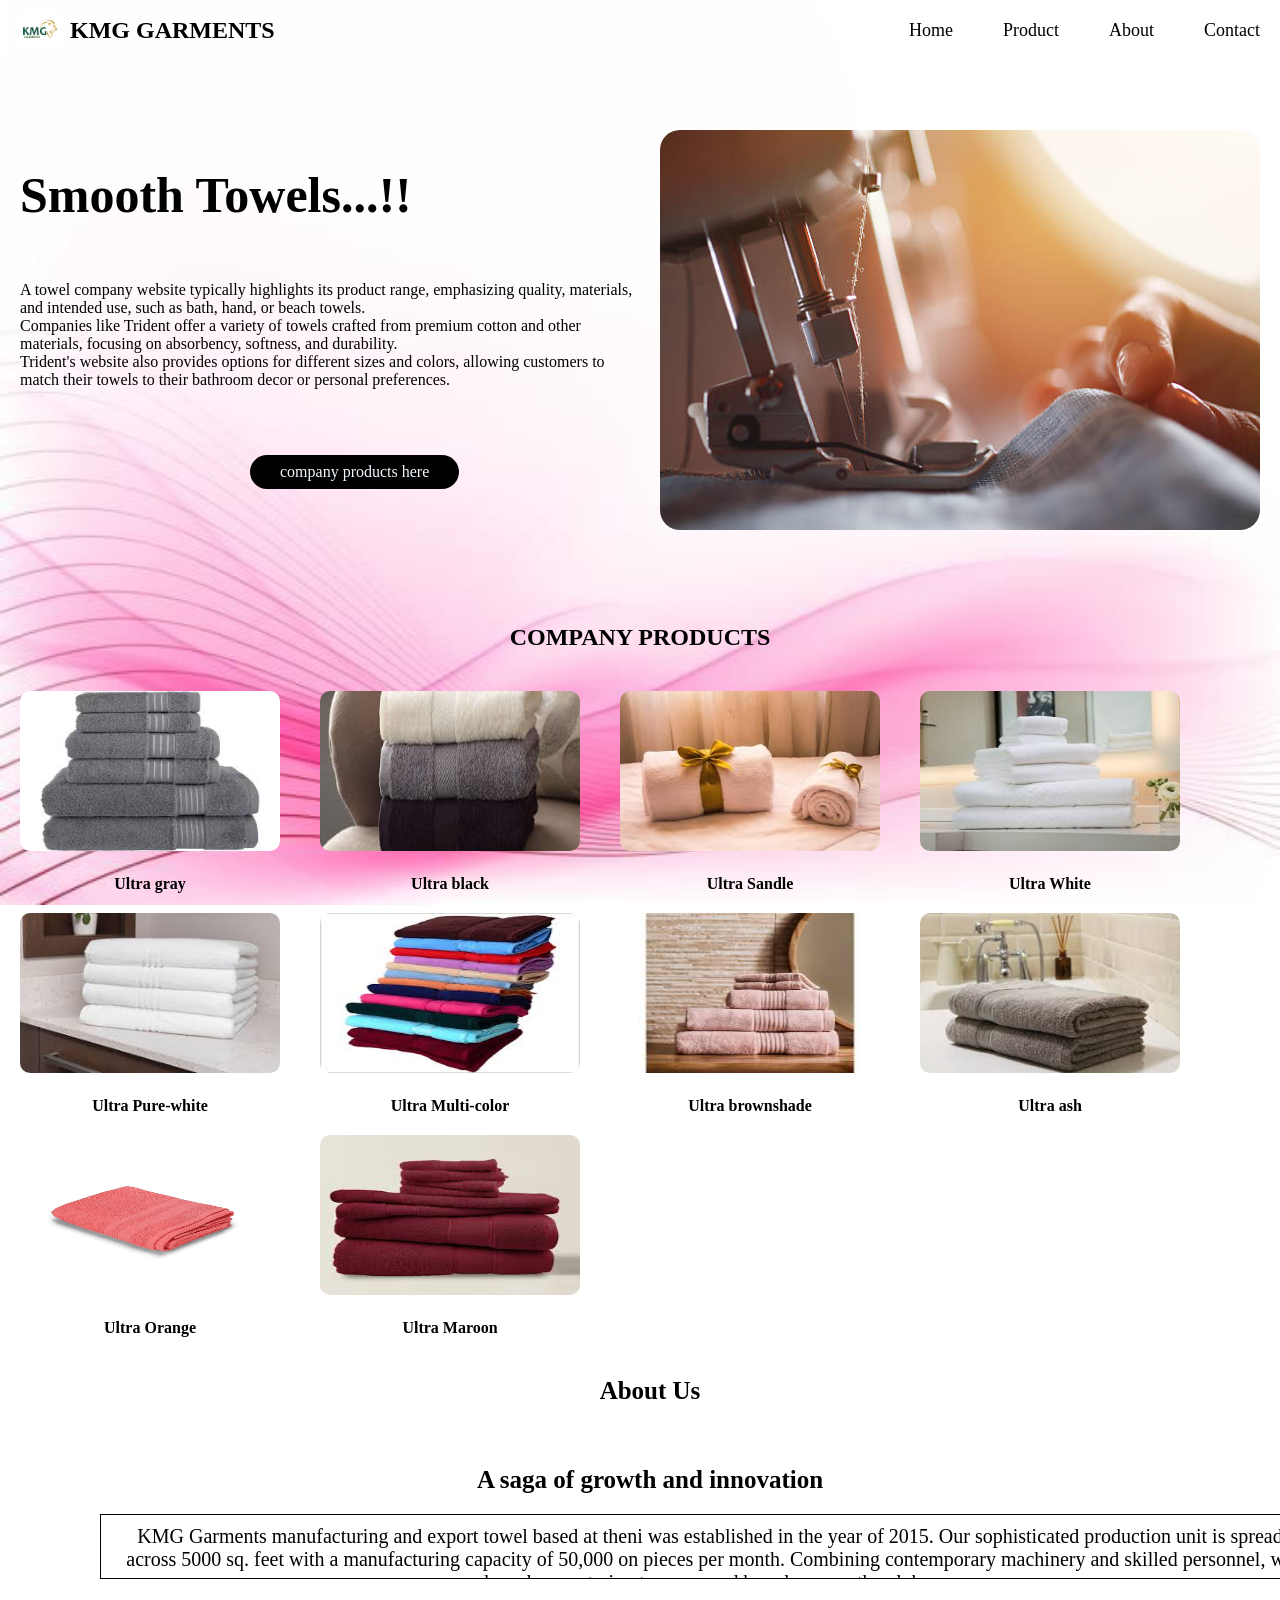
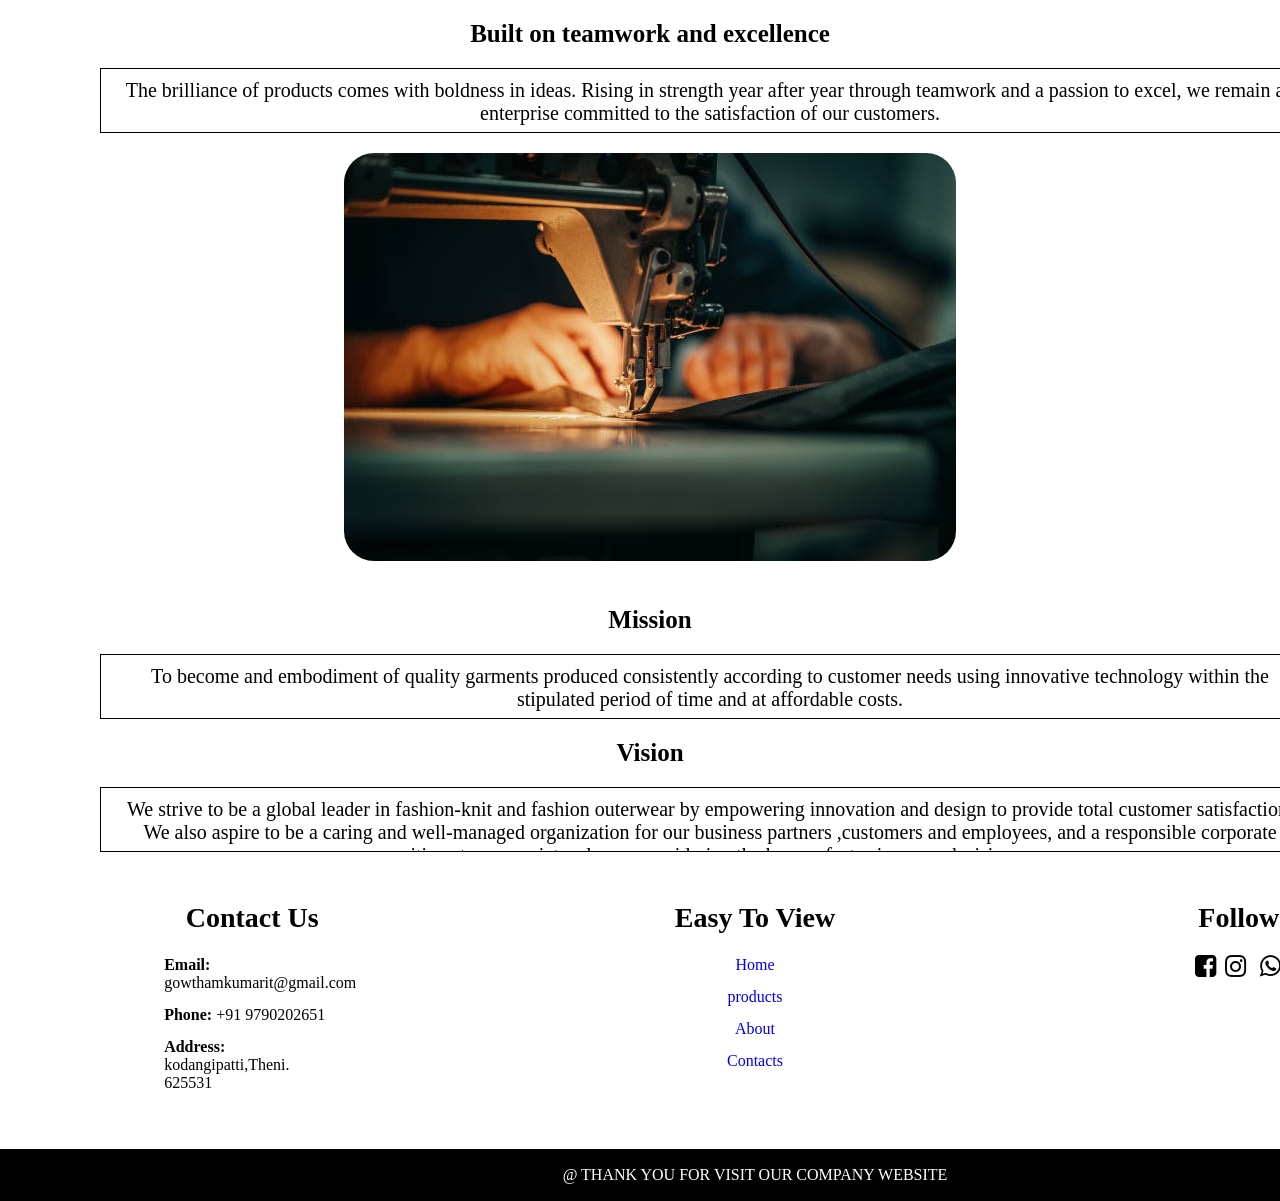
==== index.html @ 12420f59 "Initial commit for KMG Garments Django fullstack" ====
<!DOCTYPE html>
<html lang="en">
<head>
    <meta charset="UTF-8">
    <meta name="viewport" content="width=device-width, initial-scale=1.0">
    <title>KMG GARMENTS</title>
    <link rel="stylesheet" href="style.css">
    <link rel="icon" type="image" href="kmg logo.png.png">
    <link rel="stylesheet" href="https://stackpath.bootstrapcdn.com/font-awesome/4.7.0/css/font-awesome.min.css" integrity="sha384-wvfXpqpZZVQGK6TAh5PVlGOfQNHSoD2xbE+QkPxCAFlNEevoEH3Sl0sibVcOQVnN" crossorigin="anonymous"><link rel="stylesheet" href="https://stackpath.bootstrapcdn.com/font-awesome/4.7.0/css/font-awesome.min.css" integrity="sha384-wvfXpqpZZVQGK6TAh5PVlGOfQNHSoD2xbE+QkPxCAFlNEevoEH3Sl0sibVcOQVnN" crossorigin="anonymous">
</head>
<body >
  <nav class="navbar">
    <!-- Logo Section -->
    <a href="" class="logo">
      <img src="kmg logo.png.png" alt="Logo">
      KMG GARMENTS
    </a>

    <!-- Navigation Links -->
    <ul>
      <li><a href="home.html">Home</a></li>
      <li><a href="product.html">Product</a></li>
      <li><a href="about.html">About</a></li>
      <li><a href="contact.html">Contact</a></li>
    </ul>
  </nav>
  <!--home section-->
  <div class="little">
            <div class="col-2">
<h1>Smooth Towels...!!</h1>
<br><br>
<p>A towel company website typically highlights its product range, emphasizing quality, materials, and intended use, such as bath, hand, or beach towels.<br> Companies like Trident offer a variety of towels crafted from premium cotton and other materials, focusing on absorbency, softness, and durability.<br> Trident's website also provides options for different sizes and colors, allowing customers to match their towels to their bathroom decor or personal preferences.</p><br><br>
<a href="product .html" class="button">company products here</a>
        </div>
        <div class="col-2">
            <img src="backgound.jpg" width="100%" height="100%">
        </div>
        <br><br>
        <!--product section-->
        <h2 class="com"><a href="product.html"></a>COMPANY PRODUCTS</h2>
  

<div class="items">

<div class="product">
    <img src="towel.2.jpg" alt="" width="300" height="200">
  <h4 class="head">Ultra gray</h4>
</div>

<div class="product">
    <img src="towel.3.jpg" alt="" width="300" height="200">
  <h4 class="head">Ultra black</h4>
</div>

<div class="product">
    <img src="towel.4.jpg" alt="ultra sandle" width="300" height="200">
  <h4 class="head">Ultra Sandle</h4>
</div>

<div class="product">
    <img src="towel.5.jpg" alt="ultra white" width="300" height="200">
  <h4 class="head">Ultra White</h4>
</div>

<div class="product">
    <img src="towel.6.jpg" alt="ultra white" width="300" height="200">
<h4 class="head">Ultra  Pure-white</h4>
</div>

<div class="product">
    <img src="towel.7.jpg" alt="Ultra White" width="300" height="200">
  <h4 class="head">Ultra Multi-color</h4>
</div>

<div class="product">
    <img src="towel.8.jpg" alt="Ultra White" width="300" height="200">
  <h4 class="head">Ultra brownshade</h4>
</div>

<div class="product">
    <img src="towel.9.jpg" alt="Ultra White" width="300" height="200">
  <h4 class="head">Ultra ash</h4>
</div>

<div class="product">
    <img src="towel.10.jpg" alt="Ultra White" width="300" height="200">
  <h4 class="head">Ultra Orange</h4>
</div>

<div class="product">
    <img src="towel.1.jpg" alt="Ultra White" width="300" height="200">
  <h4 class="head">Ultra Maroon</h4>
</div>
</div>
<!--about section -->
 <div class="about">
        <h2 class="tittle">About Us</h2>
        <br>
        <h5 class="tittle"><b>A saga of growth and innovation</b></h5>
        <div class="para"><p class="b">KMG Garments manufacturing and export towel based at theni was established in the year of 2015. Our sophisticated production unit is spread across 5000 sq. feet with a manufacturing capacity of 50,000 on pieces per month. Combining contemporary machinery and skilled personnel, we have been catering to renowned brands across the globe.</p></div><br>
        <h5 class="tittle"><b>Built on teamwork and excellence</b></h5>
        <div class="para"><p class="b">The brilliance of products comes with boldness in ideas. Rising in strength year after year through teamwork and a passion to excel, we remain an enterprise committed to the satisfaction of our customers.</p></div>
        <div class="img">
            <img src="company stitching.jpg">
        </div>
        <h5 class="tittle">Mission</h5>
        <div class="para"><p class="b">To become and embodiment of quality garments produced consistently according to customer needs using innovative technology within the stipulated period of time and at affordable costs.</p></div>
        <h5 class="tittle">Vision</h5>
        <div class="para"><p class="b">We strive to be a global leader in fashion-knit and fashion outerwear by empowering innovation and design to provide total customer satisfaction.
We also aspire to be a caring and well-managed organization for our business partners ,customers and employees, and a responsible corporate citizen to our society, always considering the human factor in every decision.</p></div>
    </div>
<!--contact setion-->


  
        
 <!--footer section-->
  <footer>
        <div class="container">
            <div class="footer-content">
                <h3>Contact Us</h3>
                <p><b>Email:</b> gowthamkumarit@gmail.com</p>
                <p><b>Phone:</b> +91 9790202651</p>
                <p><b>Address:</b> kodangipatti,Theni. 625531</p>
            </div>
            <div class="footer-content">
                <h3>Easy To View</h3>
                 <ul class="list">
                    <li><a href="home.html">Home</a></li>
                    <li><a href="product.html">products</a></li>
                    <li><a href="about.html">About</a></li>
                    <li><a href="contact.html">Contacts</a></li>
                 </ul>
            </div>
            <div class="footer-content">
                <h3>Follow Us</h3>
                <ul class="social-icons">
                <i class="fa fa-facebook-square fa-2x" aria-hidden="true"></i></li>
            <li><i class="fa fa-instagram fa-2x" aria-hidden="true"></i></li>
            <li><i class="fa fa-whatsapp fa-2x" aria-hidden="true"></i></li>
            <li><i class="fa fa-twitter-square fa-2x" aria-hidden="true"></i></li>
                </div>
        </div>
        <div class="bottom-bar">
            <p>@ THANK YOU FOR VISIT OUR COMPANY WEBSITE</p>
        </div>
    </footer>
  </body>
</html>
---- style.css ----
* {
      margin: 0;
      padding: 0;
      box-sizing: border-box;
    }
    body {
      font-family:'Times New Roman', Times, serif;
      background-image: url(background\ rose.jpg);
      background-repeat: no-repeat;
    background-size: cover;
    background-attachment: fixed;
    }
    /* Navbar */
    .navbar {
      display: flex;
      justify-content: space-between;
      align-items: center;
      background:linear-gradient(white rgb(183, 19, 131));
      padding: 10px 20px;
      position: sticky;
      top: 0%;
    }
    /* Logo */
    .navbar .logo {
      display: flex;
      align-items: center;
      color: black;
      font-size: 24px;
      font-weight: bold;
      text-decoration: none;
      position: sticky;
      top: 0%;
    }
    .navbar .logo img {
      height: 40px;
      margin-right: 10px;
      position: sticky;
      top: 0%;
    }
    /* Navigation bar */
    .navbar ul {
      list-style: none;
      display: flex;
      gap: 50px;
    }
    .navbar ul li a {
      color: black;
      text-decoration: none;
      font-size: 18px;
      transition: 0.3s;
    }
    .navbar ul li a:hover {
      color: red;
    }
    /*home section--*/
    p{
    color: black;
    margin-left: 20px;
}
.little{
    display: flex;
    align-items: center;
    flex-wrap: wrap;
    justify-content: space-around;
}
.col-2{
    flex-basis: 50%;
    min-width: 300px;
}
.col-2{
    max-width: 100%;
    padding: 50px 0;
}
.col-2 img{
    max-width: 100%;
    padding: 20px;
    border-radius: 40px; 
}
.col-2 h1{
    font-size: 50px;
    line-height: 50px;
    margin: 25px 0;
    font-family: cursive;
    margin-left: 20px;
}
/*button*/
.button{
    display: inline-block;
    background: black;
    color: aliceblue;
    padding: 8px 30px;
    margin: 30px 0;
    border-radius: 30px;
    transition: 0.5s;
    margin-left: 250px;
    text-decoration: none;
}
.button:hover{
background: red;
}
.now{
    text-align: center;
    margin-bottom: 25px;
}
/*product section*/
.com{
  margin-bottom: 20px;
  margin-top: 20px;
}
.items {
  display: flex;
  flex-wrap: wrap;
  justify-content: flex-start;
}
.product img{
  border-radius: 30px;
  padding: 20px;
}
.head{
  text-align: center;
  font-weight: 500%;
}
.product img:hover{
  opacity: 0.9;
}
/*about section*/
.about{
   text-align: center;
   font-family: 'Times New Roman', Times, serif;
  text-decoration: none;
   font-size: large;
   margin-top: 20px;
 }
.b{
   font-size: 20px;
  font-family: 'Times New Roman', Times, serif;
}
.tittle{
  margin-bottom: 20px;
  margin-top: 20px;
  font-size: 25px;
}
.b{
  margin-bottom: 20px;
}
.about img{
  border-radius: 30px;
  margin-bottom: 20px;
  margin-top: 20px;
}
.about img:hover{
  opacity: 0.8;
}
.para{
  width: 1200px;
  height: 65px;
  border: 1px solid;
  overflow-x: hidden;
  /*overflow-y: scroll;*/
  margin-left: 100px;
  padding-top: 10px;
  background-color: rgb(rgba(122, 111, 111, 0));
}
/*FORM section*/
.h{
  margin-top: 20px;
}
 .form{
    display: flex;
    justify-content: center;
    align-items: center;
    margin-top: 20px;
    }
    .form .contact-form input{
    width: 30rem;
    background-color: whitesmoke;
    border: 0px;
    border: solid black;
    margin: 20px;
    padding: 10px;
    font-size: 18px;
    border-bottom: 2px solid black;
}
.form .contact-form input ~ span{
    position: absolute;
    left: 430px;
    transition: 0.9s ease-in-out;
    margin-top: 20px;
}
.form .contact-form input:focus ~span{
    transform: translateY(-20px);
    pointer-events: none;
}
.form .contact-form textarea{
    width: 30rem;
    border: 2px;
    background-color: whitesmoke;
    margin: 20px;
    font-size: 17px;
    border-bottom: 2px solid black;
}
.form .contact-form textarea ~ span
{
    position: absolute;
    left: 400px;
    margin-top: 10px;
    transition: 0.9s ease-in-out;
}
.form .contact-form textarea:focus ~span{
    transform: translateY(-20px);
    pointer-events: none;
}
.form .contact-form input[type=submit]{
    background-color: dodgerblue;
    border: 2px solid dodgerblue;
    font-size: 18px;
    width: 50%;
    height: 40px;
    margin-top: 10px
}
.form .contact-form input[type=submit]:hover{
    background-color: transparent;
    color: dodgerblue;
}

/*foooter section*/
 footer{
        background: grey transparent;
        padding-top: 50px;
    }
    .container{
        width: 1510px;
        margin: auto;
        display: flex;
        justify-content: center;
    }
    .footer-content{
        width: 33.3%;
    }
    h3{
        font-size: 28px;
        margin-bottom: 15px;
        text-align: center;
    }
    .footer-content p{
        width:190px;
        margin: auto;
        padding: 7px;
    }
    .footer-content ul{
        text-align: center;
    }
    .list{
        padding: 0;
    }
    .list li{
        width: auto;
        text-align: center;
        list-style-type:none;
        padding: 7px;
        position: relative;
    }
    .list li::before{
        content: '';
        position: absolute;
        transform: translate(-50%,-50%);
        left: 50%;
        top: 100%;
        width: 0;
        height: 2px;
        background: black;
        transition-duration: .5s;
    }
    .list li:hover::before{
        width: 70px;
    }
    .social-icons{
        text-align: center;
        padding: 0;
    }
    .social-icons li{
        display: inline-block;
        text-align: center;
        padding: 5px;
    }
    .social-icons i{
        color: black;
        font-size: 25px;
    }
    a{
        text-decoration: none;
    }
    a:hover{
        color: red;
    }
    .social-icons i:hover{
        color:black;
    }
    .bottom-bar{
        background: black;
        text-align: center;
        padding: 10px 0;
        margin-top: 50px;
    }
    .bottom-bar p{
        color:white;
        margin: 0;
        font-size: 16px;
        padding: 7px;
    }
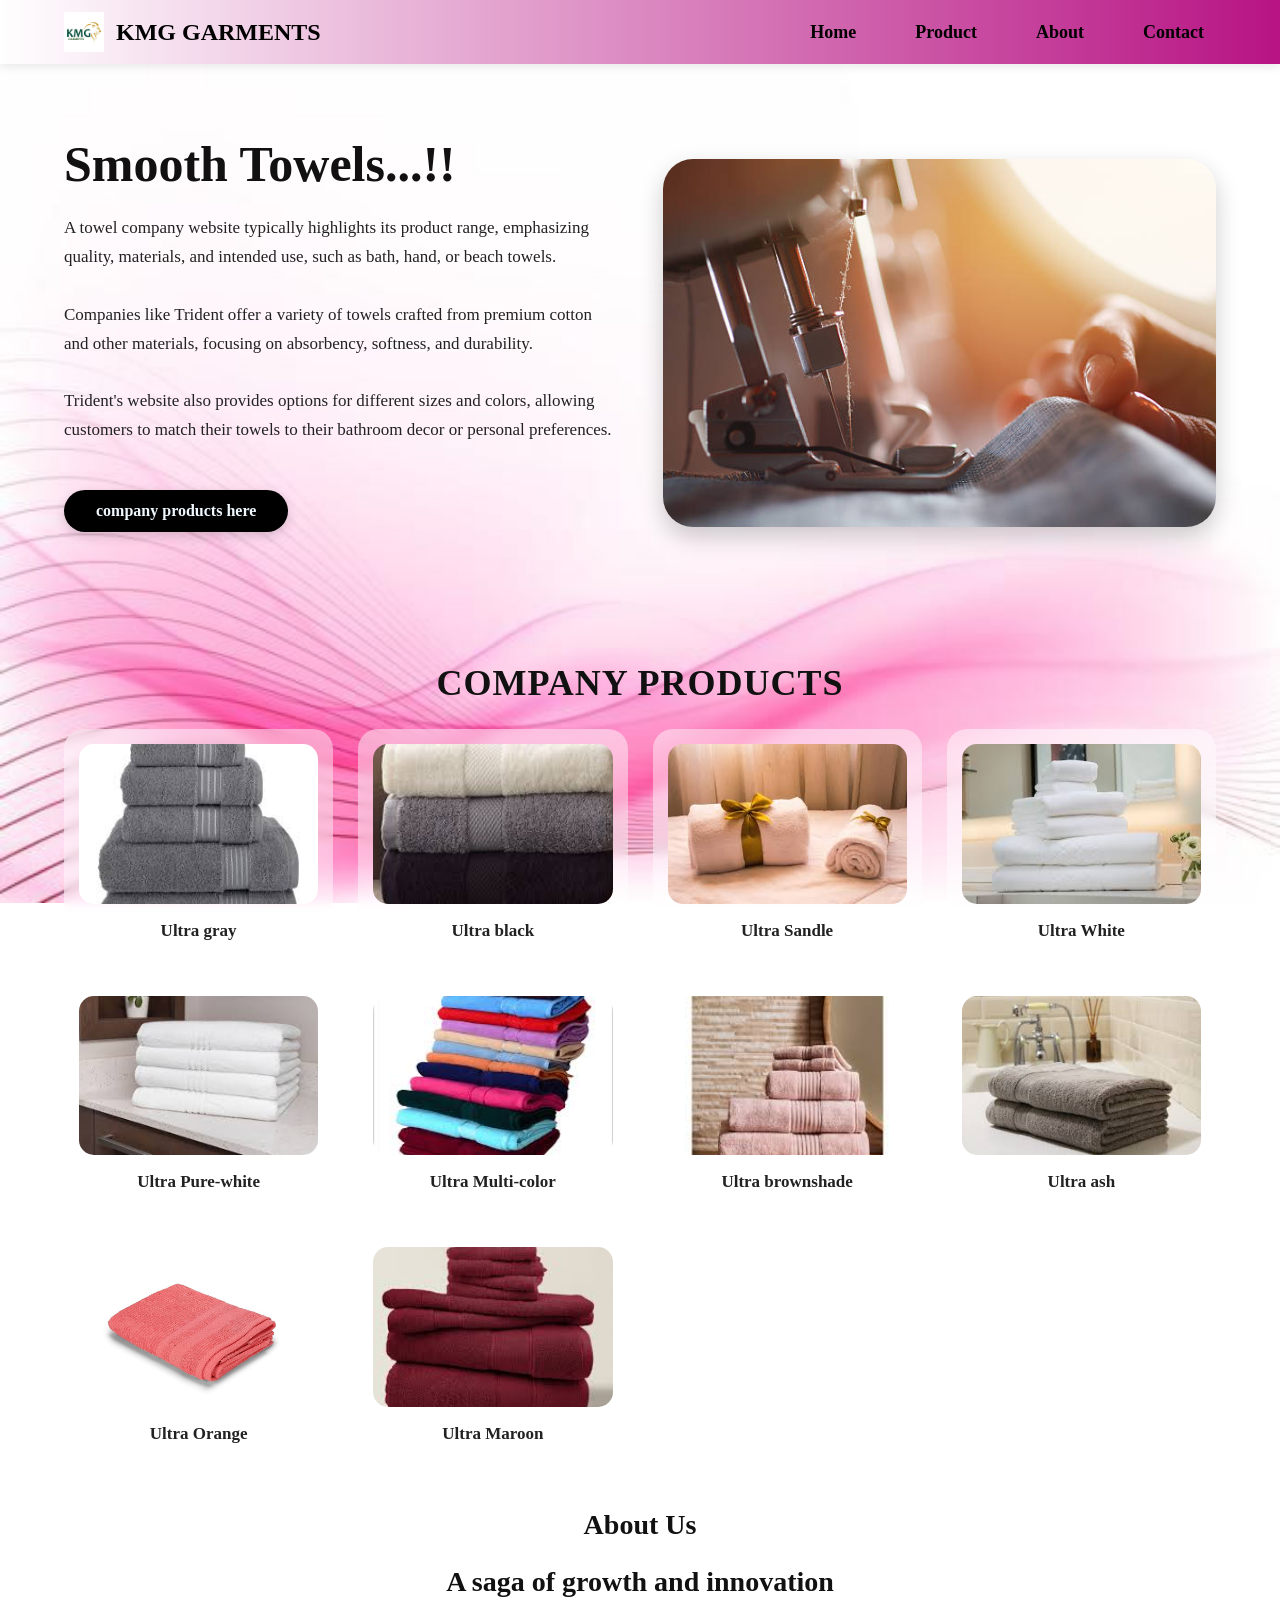
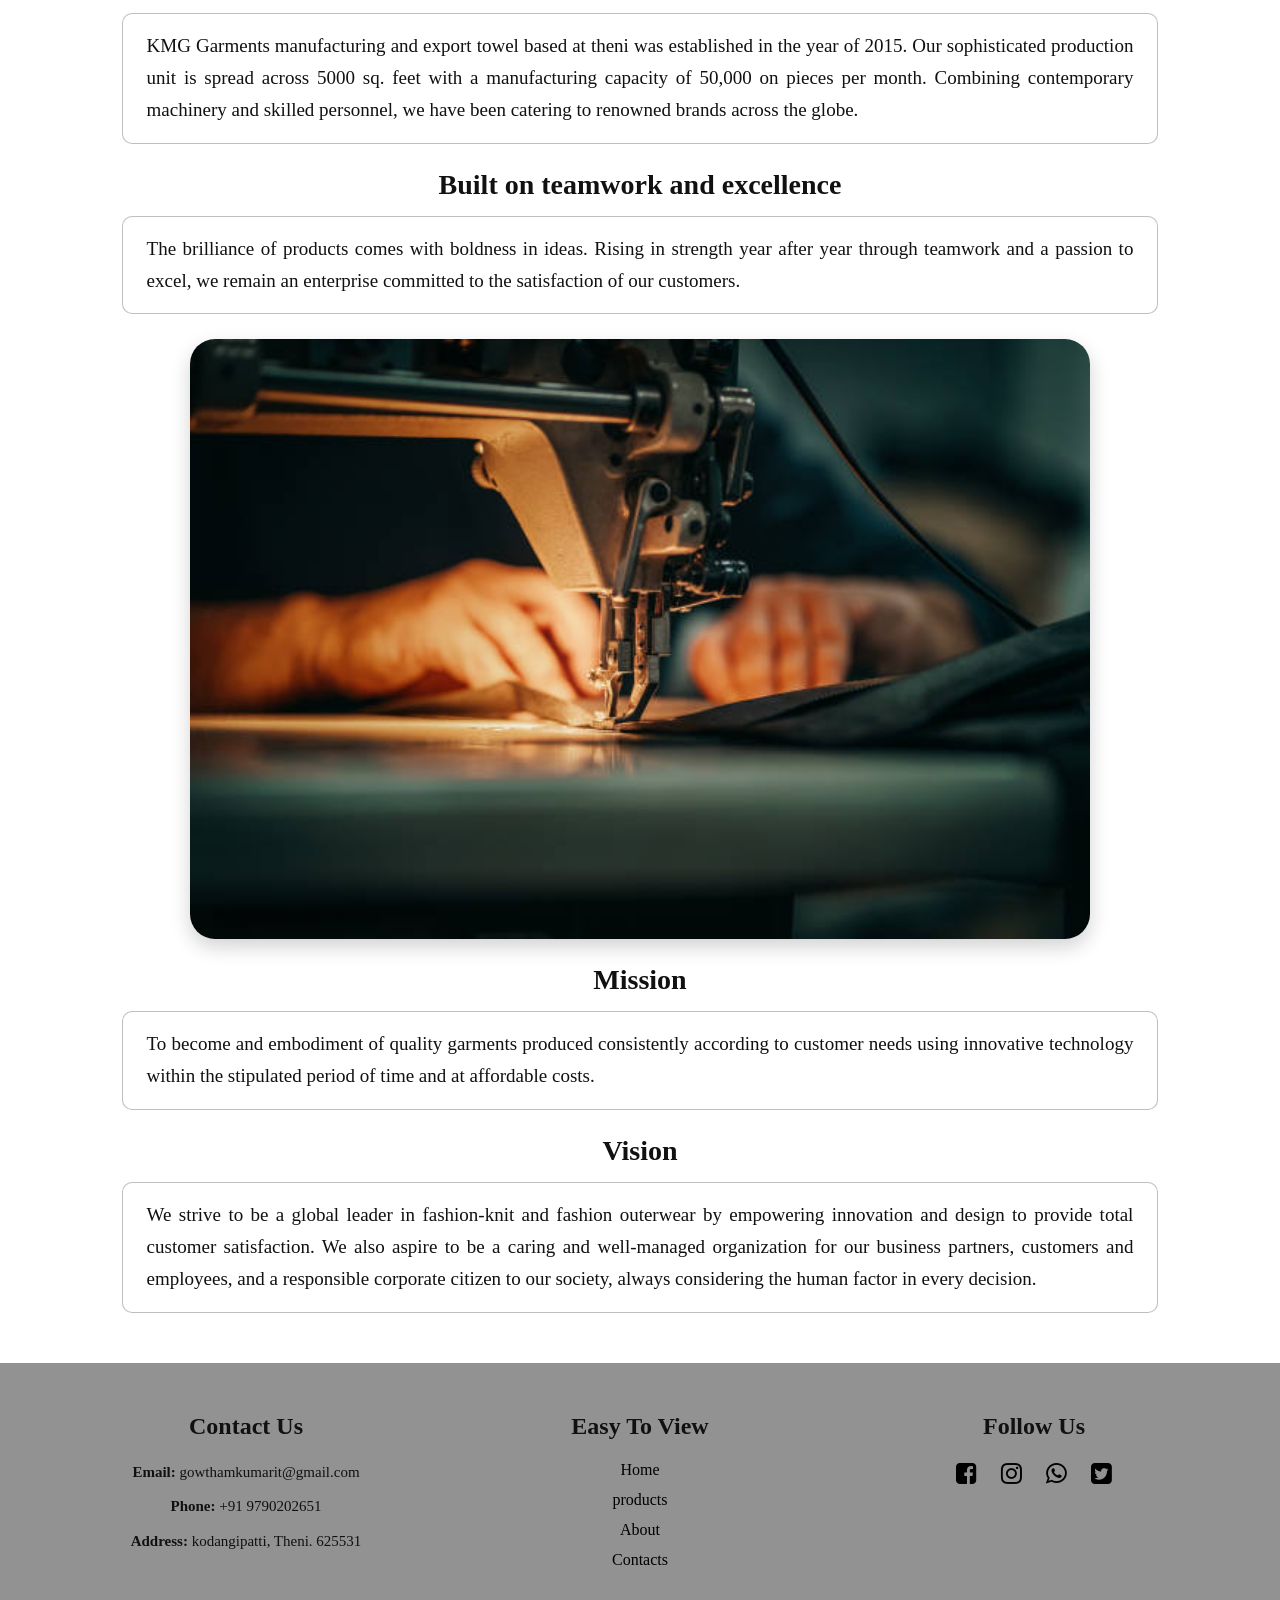
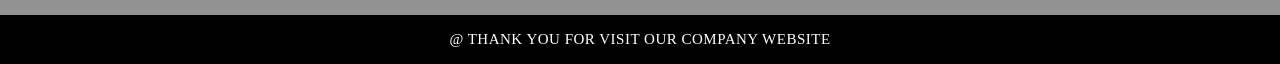
==== commit 3873884e: "Make website fully responsive across all devices" ====
--- a/index.html
+++ b/index.html
@@ -3,16 +3,16 @@
 <head>
     <meta charset="UTF-8">
     <meta name="viewport" content="width=device-width, initial-scale=1.0">
-    <title>KMG GARMENTS</title>
+    <title>KMG GARMENTS - Premium Towels</title>
     <link rel="stylesheet" href="style.css">
-    <link rel="icon" type="image" href="kmg logo.png.png">
-    <link rel="stylesheet" href="https://stackpath.bootstrapcdn.com/font-awesome/4.7.0/css/font-awesome.min.css" integrity="sha384-wvfXpqpZZVQGK6TAh5PVlGOfQNHSoD2xbE+QkPxCAFlNEevoEH3Sl0sibVcOQVnN" crossorigin="anonymous"><link rel="stylesheet" href="https://stackpath.bootstrapcdn.com/font-awesome/4.7.0/css/font-awesome.min.css" integrity="sha384-wvfXpqpZZVQGK6TAh5PVlGOfQNHSoD2xbE+QkPxCAFlNEevoEH3Sl0sibVcOQVnN" crossorigin="anonymous">
+    <link rel="icon" type="image/png" href="kmg logo.png.png">
+    <link rel="stylesheet" href="https://stackpath.bootstrapcdn.com/font-awesome/4.7.0/css/font-awesome.min.css" integrity="sha384-wvfXpqpZZVQGK6TAh5PVlGOfQNHSoD2xbE+QkPxCAFlNEevoEH3Sl0sibVcOQVnN" crossorigin="anonymous">
 </head>
-<body >
+<body>
   <nav class="navbar">
     <!-- Logo Section -->
-    <a href="" class="logo">
-      <img src="kmg logo.png.png" alt="Logo">
+    <a href="index.html" class="logo">
+      <img src="kmg logo.png.png" alt="KMG Garments Logo">
       KMG GARMENTS
     </a>
 
@@ -24,126 +24,133 @@
       <li><a href="contact.html">Contact</a></li>
     </ul>
   </nav>
-  <!--home section-->
+
+  <!-- Hero section -->
   <div class="little">
-            <div class="col-2">
-<h1>Smooth Towels...!!</h1>
-<br><br>
-<p>A towel company website typically highlights its product range, emphasizing quality, materials, and intended use, such as bath, hand, or beach towels.<br> Companies like Trident offer a variety of towels crafted from premium cotton and other materials, focusing on absorbency, softness, and durability.<br> Trident's website also provides options for different sizes and colors, allowing customers to match their towels to their bathroom decor or personal preferences.</p><br><br>
-<a href="product .html" class="button">company products here</a>
-        </div>
-        <div class="col-2">
-            <img src="backgound.jpg" width="100%" height="100%">
-        </div>
-        <br><br>
-        <!--product section-->
-        <h2 class="com"><a href="product.html"></a>COMPANY PRODUCTS</h2>
-  
+    <div class="col-2">
+      <h1>Smooth Towels...!!</h1>
+      <p>A towel company website typically highlights its product range, emphasizing quality, materials, and intended use, such as bath, hand, or beach towels.<br><br>Companies like Trident offer a variety of towels crafted from premium cotton and other materials, focusing on absorbency, softness, and durability.<br><br>Trident's website also provides options for different sizes and colors, allowing customers to match their towels to their bathroom decor or personal preferences.</p>
+      <a href="product.html" class="button">company products here</a>
+    </div>
+    <div class="col-2">
+      <img src="backgound.jpg" alt="KMG Garments Towels">
+    </div>
+  </div>
 
-<div class="items">
+  <!-- Product section -->
+  <h2 class="com">COMPANY PRODUCTS</h2>
 
-<div class="product">
-    <img src="towel.2.jpg" alt="" width="300" height="200">
-  <h4 class="head">Ultra gray</h4>
-</div>
+  <div class="items">
+    <div class="product">
+      <img src="towel.2.jpg" alt="Ultra Gray Towel">
+      <h4 class="head">Ultra gray</h4>
+    </div>
 
-<div class="product">
-    <img src="towel.3.jpg" alt="" width="300" height="200">
-  <h4 class="head">Ultra black</h4>
-</div>
+    <div class="product">
+      <img src="towel.3.jpg" alt="Ultra Black Towel">
+      <h4 class="head">Ultra black</h4>
+    </div>
 
-<div class="product">
-    <img src="towel.4.jpg" alt="ultra sandle" width="300" height="200">
-  <h4 class="head">Ultra Sandle</h4>
-</div>
+    <div class="product">
+      <img src="towel.4.jpg" alt="Ultra Sandle Towel">
+      <h4 class="head">Ultra Sandle</h4>
+    </div>
 
-<div class="product">
-    <img src="towel.5.jpg" alt="ultra white" width="300" height="200">
-  <h4 class="head">Ultra White</h4>
-</div>
+    <div class="product">
+      <img src="towel.5.jpg" alt="Ultra White Towel">
+      <h4 class="head">Ultra White</h4>
+    </div>
 
-<div class="product">
-    <img src="towel.6.jpg" alt="ultra white" width="300" height="200">
-<h4 class="head">Ultra  Pure-white</h4>
-</div>
+    <div class="product">
+      <img src="towel.6.jpg" alt="Ultra Pure-White Towel">
+      <h4 class="head">Ultra Pure-white</h4>
+    </div>
 
-<div class="product">
-    <img src="towel.7.jpg" alt="Ultra White" width="300" height="200">
-  <h4 class="head">Ultra Multi-color</h4>
-</div>
+    <div class="product">
+      <img src="towel.7.jpg" alt="Ultra Multi-Color Towel">
+      <h4 class="head">Ultra Multi-color</h4>
+    </div>
 
-<div class="product">
-    <img src="towel.8.jpg" alt="Ultra White" width="300" height="200">
-  <h4 class="head">Ultra brownshade</h4>
-</div>
+    <div class="product">
+      <img src="towel.8.jpg" alt="Ultra Brownshade Towel">
+      <h4 class="head">Ultra brownshade</h4>
+    </div>
 
-<div class="product">
-    <img src="towel.9.jpg" alt="Ultra White" width="300" height="200">
-  <h4 class="head">Ultra ash</h4>
-</div>
+    <div class="product">
+      <img src="towel.9.jpg" alt="Ultra Ash Towel">
+      <h4 class="head">Ultra ash</h4>
+    </div>
 
-<div class="product">
-    <img src="towel.10.jpg" alt="Ultra White" width="300" height="200">
-  <h4 class="head">Ultra Orange</h4>
-</div>
+    <div class="product">
+      <img src="towel.10.jpg" alt="Ultra Orange Towel">
+      <h4 class="head">Ultra Orange</h4>
+    </div>
 
-<div class="product">
-    <img src="towel.1.jpg" alt="Ultra White" width="300" height="200">
-  <h4 class="head">Ultra Maroon</h4>
-</div>
-</div>
-<!--about section -->
- <div class="about">
-        <h2 class="tittle">About Us</h2>
-        <br>
-        <h5 class="tittle"><b>A saga of growth and innovation</b></h5>
-        <div class="para"><p class="b">KMG Garments manufacturing and export towel based at theni was established in the year of 2015. Our sophisticated production unit is spread across 5000 sq. feet with a manufacturing capacity of 50,000 on pieces per month. Combining contemporary machinery and skilled personnel, we have been catering to renowned brands across the globe.</p></div><br>
-        <h5 class="tittle"><b>Built on teamwork and excellence</b></h5>
-        <div class="para"><p class="b">The brilliance of products comes with boldness in ideas. Rising in strength year after year through teamwork and a passion to excel, we remain an enterprise committed to the satisfaction of our customers.</p></div>
-        <div class="img">
-            <img src="company stitching.jpg">
-        </div>
-        <h5 class="tittle">Mission</h5>
-        <div class="para"><p class="b">To become and embodiment of quality garments produced consistently according to customer needs using innovative technology within the stipulated period of time and at affordable costs.</p></div>
-        <h5 class="tittle">Vision</h5>
-        <div class="para"><p class="b">We strive to be a global leader in fashion-knit and fashion outerwear by empowering innovation and design to provide total customer satisfaction.
-We also aspire to be a caring and well-managed organization for our business partners ,customers and employees, and a responsible corporate citizen to our society, always considering the human factor in every decision.</p></div>
+    <div class="product">
+      <img src="towel.1.jpg" alt="Ultra Maroon Towel">
+      <h4 class="head">Ultra Maroon</h4>
     </div>
-<!--contact setion-->
+  </div>
 
+  <!-- About section -->
+  <div class="about">
+    <h2 class="tittle">About Us</h2>
+    <h5 class="tittle"><b>A saga of growth and innovation</b></h5>
+    <div class="para">
+      <p class="b">KMG Garments manufacturing and export towel based at theni was established in the year of 2015. Our sophisticated production unit is spread across 5000 sq. feet with a manufacturing capacity of 50,000 on pieces per month. Combining contemporary machinery and skilled personnel, we have been catering to renowned brands across the globe.</p>
+    </div>
 
-  
-        
- <!--footer section-->
+    <h5 class="tittle"><b>Built on teamwork and excellence</b></h5>
+    <div class="para">
+      <p class="b">The brilliance of products comes with boldness in ideas. Rising in strength year after year through teamwork and a passion to excel, we remain an enterprise committed to the satisfaction of our customers.</p>
+    </div>
+
+    <div class="img">
+      <img src="company stitching.jpg" alt="Company Stitching Unit">
+    </div>
+
+    <h5 class="tittle">Mission</h5>
+    <div class="para">
+      <p class="b">To become and embodiment of quality garments produced consistently according to customer needs using innovative technology within the stipulated period of time and at affordable costs.</p>
+    </div>
+
+    <h5 class="tittle">Vision</h5>
+    <div class="para">
+      <p class="b">We strive to be a global leader in fashion-knit and fashion outerwear by empowering innovation and design to provide total customer satisfaction. We also aspire to be a caring and well-managed organization for our business partners, customers and employees, and a responsible corporate citizen to our society, always considering the human factor in every decision.</p>
+    </div>
+  </div>
+
+  <!-- Footer section -->
   <footer>
-        <div class="container">
-            <div class="footer-content">
-                <h3>Contact Us</h3>
-                <p><b>Email:</b> gowthamkumarit@gmail.com</p>
-                <p><b>Phone:</b> +91 9790202651</p>
-                <p><b>Address:</b> kodangipatti,Theni. 625531</p>
-            </div>
-            <div class="footer-content">
-                <h3>Easy To View</h3>
-                 <ul class="list">
-                    <li><a href="home.html">Home</a></li>
-                    <li><a href="product.html">products</a></li>
-                    <li><a href="about.html">About</a></li>
-                    <li><a href="contact.html">Contacts</a></li>
-                 </ul>
-            </div>
-            <div class="footer-content">
-                <h3>Follow Us</h3>
-                <ul class="social-icons">
-                <i class="fa fa-facebook-square fa-2x" aria-hidden="true"></i></li>
-            <li><i class="fa fa-instagram fa-2x" aria-hidden="true"></i></li>
-            <li><i class="fa fa-whatsapp fa-2x" aria-hidden="true"></i></li>
-            <li><i class="fa fa-twitter-square fa-2x" aria-hidden="true"></i></li>
-                </div>
-        </div>
-        <div class="bottom-bar">
-            <p>@ THANK YOU FOR VISIT OUR COMPANY WEBSITE</p>
-        </div>
-    </footer>
-  </body>
-</html>+    <div class="container">
+      <div class="footer-content">
+        <h3>Contact Us</h3>
+        <p><b>Email:</b> gowthamkumarit@gmail.com</p>
+        <p><b>Phone:</b> +91 9790202651</p>
+        <p><b>Address:</b> kodangipatti, Theni. 625531</p>
+      </div>
+      <div class="footer-content">
+        <h3>Easy To View</h3>
+        <ul class="list">
+          <li><a href="home.html">Home</a></li>
+          <li><a href="product.html">products</a></li>
+          <li><a href="about.html">About</a></li>
+          <li><a href="contact.html">Contacts</a></li>
+        </ul>
+      </div>
+      <div class="footer-content">
+        <h3>Follow Us</h3>
+        <ul class="social-icons">
+          <li><i class="fa fa-facebook-square fa-2x" aria-hidden="true"></i></li>
+          <li><i class="fa fa-instagram fa-2x" aria-hidden="true"></i></li>
+          <li><i class="fa fa-whatsapp fa-2x" aria-hidden="true"></i></li>
+          <li><i class="fa fa-twitter-square fa-2x" aria-hidden="true"></i></li>
+        </ul>
+      </div>
+    </div>
+    <div class="bottom-bar">
+      <p>@ THANK YOU FOR VISIT OUR COMPANY WEBSITE</p>
+    </div>
+  </footer>
+</body>
+</html>
--- a/style.css
+++ b/style.css
@@ -1,312 +1,890 @@
- 
-    * {
-      margin: 0;
-      padding: 0;
-      box-sizing: border-box;
-    }
-    body {
-      font-family:'Times New Roman', Times, serif;
-      background-image: url(background\ rose.jpg);
-      background-repeat: no-repeat;
-    background-size: cover;
-    background-attachment: fixed;
-    }
-    /* Navbar */
-    .navbar {
-      display: flex;
-      justify-content: space-between;
-      align-items: center;
-      background:linear-gradient(white rgb(183, 19, 131));
-      padding: 10px 20px;
-      position: sticky;
-      top: 0%;
-    }
-    /* Logo */
-    .navbar .logo {
-      display: flex;
-      align-items: center;
-      color: black;
-      font-size: 24px;
-      font-weight: bold;
-      text-decoration: none;
-      position: sticky;
-      top: 0%;
-    }
-    .navbar .logo img {
-      height: 40px;
-      margin-right: 10px;
-      position: sticky;
-      top: 0%;
-    }
-    /* Navigation bar */
-    .navbar ul {
-      list-style: none;
-      display: flex;
-      gap: 50px;
-    }
-    .navbar ul li a {
-      color: black;
-      text-decoration: none;
-      font-size: 18px;
-      transition: 0.3s;
-    }
-    .navbar ul li a:hover {
-      color: red;
-    }
-    /*home section--*/
-    p{
-    color: black;
-    margin-left: 20px;
-}
-.little{
-    display: flex;
+/* =========================================
+   KMG GARMENTS - Unified Responsive Stylesheet
+   ========================================= */
+
+/* 1. Reset & Global Fluidity */
+* {
+  margin: 0;
+  padding: 0;
+  box-sizing: border-box;
+}
+
+html, body {
+  max-width: 100%;
+  overflow-x: hidden;
+}
+
+body {
+  font-family: 'Times New Roman', Times, serif;
+  background-image: url('background rose.jpg');
+  background-repeat: no-repeat;
+  background-size: cover;
+  background-attachment: fixed;
+  background-position: center;
+  min-height: 100vh;
+}
+
+/* Fluid Media */
+img {
+  max-width: 100%;
+  height: auto;
+  object-fit: cover;
+}
+
+/* =========================================
+   2. Responsive Navigation Bar
+   ========================================= */
+.navbar {
+  display: flex;
+  justify-content: space-between;
+  align-items: center;
+  background: linear-gradient(to right, #ffffff, rgb(183, 19, 131));
+  padding: 12px 5%;
+  position: sticky;
+  top: 0;
+  z-index: 1000;
+  box-shadow: 0 2px 10px rgba(0, 0, 0, 0.1);
+  width: 100%;
+}
+
+.navbar .logo {
+  display: flex;
+  align-items: center;
+  color: #000;
+  font-size: 24px;
+  font-weight: bold;
+  text-decoration: none;
+  transition: transform 0.2s ease;
+}
+
+.navbar .logo:hover {
+  transform: scale(1.02);
+}
+
+.navbar .logo img {
+  height: 40px;
+  width: auto;
+  margin-right: 12px;
+  object-fit: contain;
+}
+
+.navbar ul {
+  list-style: none;
+  display: flex;
+  align-items: center;
+  gap: 35px;
+  margin: 0;
+  padding: 0;
+}
+
+.navbar ul li a {
+  color: #000;
+  text-decoration: none;
+  font-size: 18px;
+  font-weight: 600;
+  padding: 8px 12px;
+  border-radius: 4px;
+  transition: color 0.3s ease, background-color 0.3s ease;
+}
+
+.navbar ul li a:hover,
+.navbar ul li a.active {
+  color: #ff0000;
+}
+
+/* =========================================
+   3. Container & Layout Rules
+   ========================================= */
+.container {
+  width: 90%;
+  max-width: 1280px;
+  margin: 0 auto;
+  display: flex;
+  justify-content: space-between;
+  align-items: flex-start;
+  gap: 30px;
+  box-sizing: border-box;
+}
+
+/* =========================================
+   4. Hero / Home Section
+   ========================================= */
+.little {
+  width: 90%;
+  max-width: 1280px;
+  margin: 0 auto;
+  display: flex;
+  align-items: center;
+  justify-content: space-between;
+  gap: 40px;
+  padding: 50px 0;
+}
+
+.col-2 {
+  flex: 1 1 48%;
+  max-width: 50%;
+  padding: 20px 0;
+}
+
+.col-2 h1 {
+  font-size: clamp(32px, 4vw, 50px);
+  line-height: 1.2;
+  margin: 0 0 20px 0;
+  font-family: cursive, 'Times New Roman', serif;
+  color: #111;
+}
+
+.col-2 p {
+  color: #222;
+  font-size: 17px;
+  line-height: 1.7;
+  margin: 0 0 25px 0;
+}
+
+.col-2 img {
+  width: 100%;
+  max-width: 100%;
+  height: auto;
+  border-radius: 30px;
+  box-shadow: 0 10px 25px rgba(0, 0, 0, 0.2);
+  display: block;
+}
+
+/* Fluid Call-to-Action Buttons */
+.button {
+  display: inline-block;
+  background: #000;
+  color: #f0f8ff;
+  padding: 12px 32px;
+  margin: 20px 0;
+  border-radius: 30px;
+  transition: all 0.3s ease;
+  text-decoration: none;
+  font-size: 16px;
+  font-weight: bold;
+  text-align: center;
+  box-shadow: 0 4px 12px rgba(0, 0, 0, 0.15);
+}
+
+.button:hover {
+  background: #ff0000;
+  color: #fff;
+  transform: translateY(-2px);
+  box-shadow: 0 6px 16px rgba(255, 0, 0, 0.3);
+}
+
+.now {
+  text-align: center;
+  margin-bottom: 25px;
+}
+
+/* =========================================
+   5. Product Section & Cards
+   ========================================= */
+.com {
+  width: 90%;
+  max-width: 1280px;
+  margin: 40px auto 25px auto;
+  text-align: center;
+  font-size: clamp(24px, 3.5vw, 36px);
+  color: #111;
+  text-decoration: none;
+  font-weight: bold;
+  letter-spacing: 1px;
+}
+
+.items {
+  width: 90%;
+  max-width: 1280px;
+  margin: 0 auto 50px auto;
+  display: grid;
+  grid-template-columns: repeat(4, 1fr);
+  gap: 25px;
+  justify-content: center;
+}
+
+.product {
+  background: rgba(255, 255, 255, 0.45);
+  backdrop-filter: blur(4px);
+  border-radius: 20px;
+  padding: 15px;
+  text-align: center;
+  transition: transform 0.3s ease, box-shadow 0.3s ease, background 0.3s ease;
+  display: flex;
+  flex-direction: column;
+  align-items: center;
+  width: 100%;
+  box-sizing: border-box;
+}
+
+.product:hover {
+  transform: translateY(-5px);
+  box-shadow: 0 10px 22px rgba(0, 0, 0, 0.18);
+  background: rgba(255, 255, 255, 0.75);
+}
+
+.product img {
+  width: 100%;
+  max-width: 100%;
+  height: auto;
+  aspect-ratio: 3 / 2;
+  object-fit: cover;
+  border-radius: 15px;
+  padding: 0;
+  margin-bottom: 12px;
+  display: block;
+  transition: opacity 0.3s ease;
+}
+
+.product img:hover {
+  opacity: 0.92;
+}
+
+.head {
+  text-align: center;
+  font-size: 17px;
+  font-weight: 600;
+  color: #222;
+  margin-top: 5px;
+}
+
+/* =========================================
+   6. About Us Section
+   ========================================= */
+.about {
+  width: 90%;
+  max-width: 1280px;
+  margin: 40px auto 50px auto;
+  text-align: center;
+  font-family: 'Times New Roman', Times, serif;
+}
+
+.tittle {
+  margin: 25px auto 15px auto;
+  font-size: clamp(20px, 3vw, 28px);
+  color: #111;
+}
+
+.about .img {
+  width: 100%;
+  max-width: 900px;
+  margin: 25px auto;
+}
+
+.about img {
+  width: 100%;
+  max-width: 100%;
+  height: auto;
+  border-radius: 25px;
+  box-shadow: 0 8px 20px rgba(0, 0, 0, 0.18);
+  margin: 0 auto;
+  display: block;
+}
+
+.about img:hover {
+  opacity: 0.9;
+}
+
+/* Fluid Paragraph Container */
+.para {
+  width: 90%;
+  max-width: 1280px;
+  margin: 0 auto 20px auto;
+  min-height: 65px;
+  height: auto;
+  border: 1px solid rgba(0, 0, 0, 0.25);
+  border-radius: 10px;
+  padding: 16px 24px;
+  background-color: rgba(255, 255, 255, 0.3);
+  backdrop-filter: blur(4px);
+  box-sizing: border-box;
+}
+
+.para .b {
+  font-size: clamp(15px, 1.8vw, 19px);
+  font-family: 'Times New Roman', Times, serif;
+  line-height: 1.7;
+  color: #111;
+  margin: 0;
+  text-align: justify;
+}
+
+/* =========================================
+   7. Contact Section & Responsive Forms
+   ========================================= */
+.contact-section,
+section {
+  position: relative;
+  z-index: 3;
+  padding: 40px 0;
+  width: 100%;
+}
+
+.section-header {
+  margin-bottom: 35px;
+  text-align: center;
+  padding: 0 15px;
+}
+
+.section-header h1,
+.section-header h2 {
+  color: #fff;
+  font-weight: bold;
+  font-size: clamp(28px, 4vw, 48px);
+  margin-bottom: 12px;
+  text-shadow: 0 2px 6px rgba(0, 0, 0, 0.5);
+}
+
+.section-header p {
+  color: #f5f5f5;
+  font-size: clamp(15px, 2vw, 19px);
+  font-style: italic;
+  max-width: 650px;
+  margin: 0 auto;
+}
+
+.contact-row,
+.contact-section .row,
+section .row {
+  display: flex;
+  flex-wrap: wrap;
+  align-items: flex-start;
+  justify-content: space-between;
+  width: 90%;
+  max-width: 1280px;
+  margin: 0 auto;
+  gap: 40px;
+}
+
+.contact-info {
+  flex: 1 1 45%;
+  max-width: 50%;
+}
+
+.contact-info-item {
+  display: flex;
+  align-items: center;
+  margin-bottom: 25px;
+  background: rgba(255, 255, 255, 0.15);
+  backdrop-filter: blur(5px);
+  padding: 15px 20px;
+  border-radius: 15px;
+  transition: transform 0.3s ease, background 0.3s ease;
+}
+
+.contact-info-item:hover {
+  transform: translateX(5px);
+  background: rgba(255, 255, 255, 0.25);
+}
+
+.contact-info-icon {
+  height: 60px;
+  width: 60px;
+  min-width: 60px;
+  background-color: #fff;
+  text-align: center;
+  border-radius: 50%;
+  display: flex;
+  align-items: center;
+  justify-content: center;
+  box-shadow: 0 4px 10px rgba(0, 0, 0, 0.15);
+}
+
+.contact-info-icon i {
+  font-size: 26px;
+  line-height: 1;
+  color: #1da9c0;
+}
+
+.contact-info-content {
+  margin-left: 20px;
+}
+
+.contact-info-content h4 {
+  color: #1da9c0;
+  font-size: 1.25em;
+  margin-bottom: 5px;
+}
+
+.contact-info-content p {
+  color: #fff;
+  font-size: 15px;
+  line-height: 1.5;
+  margin: 0;
+}
+
+.contact-form,
+.contact-form-box {
+  background-color: #fff;
+  padding: 35px;
+  flex: 1 1 45%;
+  max-width: 50%;
+  border-radius: 25px;
+  box-shadow: 0 10px 30px rgba(0, 0, 0, 0.25);
+  box-sizing: border-box;
+}
+
+.contact-form h2,
+.contact-form-box h2 {
+  font-weight: bold;
+  font-size: clamp(22px, 3vw, 28px);
+  margin-bottom: 20px;
+  color: #333;
+  text-align: center;
+}
+
+/* Fluid Form Elements */
+.input-box {
+  position: relative;
+  width: 100%;
+  margin-top: 15px;
+}
+
+.input-box input,
+.input-box textarea {
+  width: 100%;
+  padding: 10px 5px;
+  font-size: 16px;
+  margin: 8px 0;
+  border: none;
+  border-bottom: 2px solid #333;
+  outline: none;
+  resize: vertical;
+  background: transparent;
+  box-sizing: border-box;
+}
+
+.input-box span {
+  position: absolute;
+  left: 5px;
+  top: 10px;
+  padding: 5px 0;
+  font-size: 16px;
+  pointer-events: none;
+  transition: 0.3s ease;
+  color: #666;
+}
+
+.input-box input:focus ~ span,
+.input-box textarea:focus ~ span,
+.input-box input:valid ~ span,
+.input-box textarea:valid ~ span,
+.input-box input:not(:placeholder-shown) ~ span,
+.input-box textarea:not(:placeholder-shown) ~ span {
+  color: #e91e63;
+  font-size: 12px;
+  transform: translateY(-22px);
+}
+
+.input-box input[type="submit"],
+.input-box button[type="submit"] {
+  width: 100%;
+  background: #00bcd4;
+  color: #fff;
+  border: 1px solid #00bcd4;
+  cursor: pointer;
+  padding: 12px 20px;
+  font-size: 18px;
+  font-weight: bold;
+  border-radius: 30px;
+  transition: all 0.3s ease;
+  margin-top: 15px;
+  display: block;
+  box-sizing: border-box;
+}
+
+.input-box input[type="submit"]:hover,
+.input-box button[type="submit"]:hover {
+  background: #fff;
+  color: #00bcd4;
+  box-shadow: 0 4px 15px rgba(0, 188, 212, 0.4);
+}
+
+/* =========================================
+   8. Footer Section
+   ========================================= */
+footer {
+  background: rgba(100, 100, 100, 0.7);
+  backdrop-filter: blur(6px);
+  padding-top: 50px;
+  position: relative;
+  z-index: 5;
+  width: 100%;
+}
+
+.footer-content {
+  width: 33.333%;
+  flex: 1;
+  text-align: center;
+}
+
+footer h3 {
+  font-size: 24px;
+  margin-bottom: 15px;
+  text-align: center;
+  color: #111;
+}
+
+.footer-content p {
+  width: auto;
+  max-width: 280px;
+  margin: 0 auto;
+  padding: 6px;
+  font-size: 15px;
+  line-height: 1.5;
+  color: #111;
+}
+
+.footer-content ul {
+  text-align: center;
+  padding: 0;
+  margin: 0;
+  list-style: none;
+}
+
+.list li {
+  width: auto;
+  text-align: center;
+  list-style-type: none;
+  padding: 6px;
+  position: relative;
+}
+
+.list li a {
+  color: #000;
+  text-decoration: none;
+  font-size: 16px;
+  transition: color 0.3s ease;
+}
+
+.list li a:hover {
+  color: #ff0000;
+}
+
+.list li::before {
+  content: '';
+  position: absolute;
+  transform: translate(-50%, -50%);
+  left: 50%;
+  top: 100%;
+  width: 0;
+  height: 2px;
+  background: #000;
+  transition-duration: 0.4s;
+}
+
+.list li:hover::before {
+  width: 60px;
+}
+
+.social-icons {
+  text-align: center;
+  padding: 0;
+  margin: 0;
+}
+
+.social-icons li {
+  display: inline-block;
+  text-align: center;
+  padding: 6px 10px;
+}
+
+.social-icons i {
+  color: #000;
+  font-size: 24px;
+  transition: color 0.3s ease, transform 0.3s ease;
+}
+
+.social-icons i:hover {
+  color: #ff0000;
+  transform: scale(1.15);
+}
+
+.bottom-bar {
+  background: #000;
+  text-align: center;
+  padding: 12px 15px;
+  margin-top: 40px;
+  width: 100%;
+}
+
+.bottom-bar p {
+  color: #fff;
+  margin: 0;
+  font-size: 15px;
+  padding: 4px;
+  letter-spacing: 0.5px;
+}
+
+/* =========================================
+   9. Django Flash Alerts (Messages)
+   ========================================= */
+.messages-container {
+  width: 90%;
+  max-width: 1280px;
+  margin: 15px auto;
+  position: relative;
+  z-index: 50;
+  padding: 0;
+}
+
+.alert {
+  display: flex;
+  justify-content: space-between;
+  align-items: center;
+  padding: 14px 20px;
+  margin-bottom: 10px;
+  border-radius: 8px;
+  font-size: 15px;
+  font-weight: 500;
+  animation: slideDown 0.4s ease;
+}
+
+.alert-success {
+  background-color: #d4edda;
+  color: #155724;
+  border: 1px solid #c3e6cb;
+}
+
+.alert-error {
+  background-color: #f8d7da;
+  color: #721c24;
+  border: 1px solid #f5c6cb;
+}
+
+.alert-close {
+  background: none;
+  border: none;
+  font-size: 22px;
+  cursor: pointer;
+  color: inherit;
+  line-height: 1;
+  padding: 0 5px;
+}
+
+@keyframes slideDown {
+  from { opacity: 0; transform: translateY(-10px); }
+  to   { opacity: 1; transform: translateY(0); }
+}
+
+/* ===================================================
+   10. RESPONSIVE BREAKPOINTS
+   =================================================== */
+
+/* --- Large Desktop Monitors (> 1440px) --- */
+@media (min-width: 1441px) {
+  .navbar,
+  .little,
+  .items,
+  .about,
+  .contact-row,
+  .contact-section .row,
+  section .row,
+  .container,
+  .para,
+  .messages-container {
+    max-width: 1280px;
+  }
+}
+
+/* --- Laptops & Big Monitors (1025px to 1440px) --- */
+@media (min-width: 1025px) {
+  .items {
+    grid-template-columns: repeat(4, 1fr);
+  }
+  .col-2 {
+    flex: 0 0 48%;
+    max-width: 48%;
+  }
+  .contact-info {
+    flex: 0 0 48%;
+    max-width: 48%;
+  }
+  .contact-form,
+  .contact-form-box {
+    flex: 0 0 48%;
+    max-width: 48%;
+  }
+  .footer-content {
+    width: 33.333%;
+  }
+}
+
+/* --- Tablets (768px to 1024px) --- */
+@media (min-width: 768px) and (max-width: 1024px) {
+  .little {
+    padding: 35px 0;
+    gap: 30px;
+  }
+  .col-2 {
+    flex: 1 1 48%;
+    max-width: 50%;
+  }
+  .col-2 h1 {
+    font-size: 36px;
+  }
+  .col-2 p {
+    font-size: 16px;
+  }
+  .col-2 .button {
+    margin-left: 0;
+  }
+  /* 2-column grid layout for product cards */
+  .items {
+    grid-template-columns: repeat(2, 1fr);
+    gap: 20px;
+  }
+  .contact-row,
+  .contact-section .row,
+  section .row {
+    gap: 30px;
+    padding: 0 10px;
+  }
+  .contact-info,
+  .contact-form,
+  .contact-form-box {
+    flex: 1 1 100%;
+    max-width: 100%;
+  }
+}
+
+/* --- Tablets and Mobile Navbar (max-width: 768px) --- */
+@media (max-width: 768px) {
+  .navbar {
+    flex-direction: column;
+    padding: 15px 20px;
+    gap: 15px;
+    text-align: center;
+  }
+  .navbar .logo {
+    justify-content: center;
+    font-size: 22px;
+  }
+  .navbar ul {
+    flex-wrap: wrap;
+    justify-content: center;
+    gap: 10px 15px;
+    width: 100%;
+  }
+  .navbar ul li a {
+    font-size: 16px;
+    padding: 8px 12px;
+    display: inline-block;
+    min-height: 44px;
+    line-height: 28px;
+  }
+}
+
+/* --- Mobile Phones (< 768px, specifically max-width: 767px) --- */
+@media (max-width: 767px) {
+  /* Stack hero section vertically */
+  .little {
+    flex-direction: column;
+    padding: 25px 0;
+    gap: 25px;
+    text-align: center;
+  }
+  .col-2 {
+    flex-basis: 100%;
+    width: 100%;
+    max-width: 100%;
+    padding: 10px 0;
+  }
+  .col-2 h1 {
+    font-size: 28px;
+    line-height: 1.25;
+    margin-left: 0;
+    text-align: center;
+  }
+  .col-2 p {
+    font-size: 15px;
+    line-height: 1.6;
+    margin: 0 0 15px 0;
+    text-align: left;
+  }
+  /* Centered buttons on mobile */
+  .button,
+  .col-2 .button {
+    display: block;
+    margin: 20px auto;
+    width: fit-content;
+    text-align: center;
+  }
+  
+  /* Stack product cards vertically (100% width) */
+  .items {
+    grid-template-columns: 1fr;
+    gap: 20px;
+    width: 90%;
+  }
+  .product {
+    width: 100%;
+  }
+  .product img {
+    height: 220px;
+  }
+  
+  /* Stack contact info and forms vertically (100% width) */
+  .contact-row,
+  .contact-section .row,
+  section .row {
+    flex-direction: column;
+    gap: 30px;
+    width: 95%;
+  }
+  .contact-info {
+    width: 100%;
+    max-width: 100%;
+    margin-bottom: 10px;
+  }
+  .contact-info-item {
+    padding: 12px 15px;
+  }
+  .contact-info-icon {
+    height: 50px;
+    width: 50px;
+    min-width: 50px;
+  }
+  .contact-info-icon i {
+    font-size: 22px;
+  }
+  .contact-form,
+  .contact-form-box {
+    width: 100%;
+    max-width: 100%;
+    padding: 25px 18px;
+    border-radius: 18px;
+  }
+  
+  /* Stack footer content columns vertically (100% width) */
+  .container {
+    flex-direction: column;
     align-items: center;
-    flex-wrap: wrap;
-    justify-content: space-around;
-}
-.col-2{
-    flex-basis: 50%;
-    min-width: 300px;
-}
-.col-2{
+    gap: 30px;
+    text-align: center;
+  }
+  .footer-content {
+    width: 100%;
+  }
+  .footer-content p {
     max-width: 100%;
-    padding: 50px 0;
-}
-.col-2 img{
-    max-width: 100%;
-    padding: 20px;
-    border-radius: 40px; 
-}
-.col-2 h1{
-    font-size: 50px;
-    line-height: 50px;
-    margin: 25px 0;
-    font-family: cursive;
-    margin-left: 20px;
-}
-/*button*/
-.button{
-    display: inline-block;
-    background: black;
-    color: aliceblue;
-    padding: 8px 30px;
-    margin: 30px 0;
-    border-radius: 30px;
-    transition: 0.5s;
-    margin-left: 250px;
-    text-decoration: none;
-}
-.button:hover{
-background: red;
-}
-.now{
-    text-align: center;
-    margin-bottom: 25px;
-}
-/*product section*/
-.com{
-  margin-bottom: 20px;
-  margin-top: 20px;
-}
-.items {
-  display: flex;
-  flex-wrap: wrap;
-  justify-content: flex-start;
-}
-.product img{
-  border-radius: 30px;
-  padding: 20px;
-}
-.head{
-  text-align: center;
-  font-weight: 500%;
-}
-.product img:hover{
-  opacity: 0.9;
-}
-/*about section*/
-.about{
-   text-align: center;
-   font-family: 'Times New Roman', Times, serif;
-  text-decoration: none;
-   font-size: large;
-   margin-top: 20px;
- }
-.b{
-   font-size: 20px;
-  font-family: 'Times New Roman', Times, serif;
-}
-.tittle{
-  margin-bottom: 20px;
-  margin-top: 20px;
-  font-size: 25px;
-}
-.b{
-  margin-bottom: 20px;
-}
-.about img{
-  border-radius: 30px;
-  margin-bottom: 20px;
-  margin-top: 20px;
-}
-.about img:hover{
-  opacity: 0.8;
-}
-.para{
-  width: 1200px;
-  height: 65px;
-  border: 1px solid;
-  overflow-x: hidden;
-  /*overflow-y: scroll;*/
-  margin-left: 100px;
-  padding-top: 10px;
-  background-color: rgb(rgba(122, 111, 111, 0));
-}
-/*FORM section*/
-.h{
-  margin-top: 20px;
-}
- .form{
-    display: flex;
-    justify-content: center;
-    align-items: center;
-    margin-top: 20px;
-    }
-    .form .contact-form input{
-    width: 30rem;
-    background-color: whitesmoke;
-    border: 0px;
-    border: solid black;
-    margin: 20px;
-    padding: 10px;
-    font-size: 18px;
-    border-bottom: 2px solid black;
-}
-.form .contact-form input ~ span{
-    position: absolute;
-    left: 430px;
-    transition: 0.9s ease-in-out;
-    margin-top: 20px;
-}
-.form .contact-form input:focus ~span{
-    transform: translateY(-20px);
-    pointer-events: none;
-}
-.form .contact-form textarea{
-    width: 30rem;
-    border: 2px;
-    background-color: whitesmoke;
-    margin: 20px;
-    font-size: 17px;
-    border-bottom: 2px solid black;
-}
-.form .contact-form textarea ~ span
-{
-    position: absolute;
-    left: 400px;
-    margin-top: 10px;
-    transition: 0.9s ease-in-out;
-}
-.form .contact-form textarea:focus ~span{
-    transform: translateY(-20px);
-    pointer-events: none;
-}
-.form .contact-form input[type=submit]{
-    background-color: dodgerblue;
-    border: 2px solid dodgerblue;
-    font-size: 18px;
-    width: 50%;
-    height: 40px;
-    margin-top: 10px
-}
-.form .contact-form input[type=submit]:hover{
-    background-color: transparent;
-    color: dodgerblue;
-}
-
-/*foooter section*/
- footer{
-        background: grey transparent;
-        padding-top: 50px;
-    }
-    .container{
-        width: 1510px;
-        margin: auto;
-        display: flex;
-        justify-content: center;
-    }
-    .footer-content{
-        width: 33.3%;
-    }
-    h3{
-        font-size: 28px;
-        margin-bottom: 15px;
-        text-align: center;
-    }
-    .footer-content p{
-        width:190px;
-        margin: auto;
-        padding: 7px;
-    }
-    .footer-content ul{
-        text-align: center;
-    }
-    .list{
-        padding: 0;
-    }
-    .list li{
-        width: auto;
-        text-align: center;
-        list-style-type:none;
-        padding: 7px;
-        position: relative;
-    }
-    .list li::before{
-        content: '';
-        position: absolute;
-        transform: translate(-50%,-50%);
-        left: 50%;
-        top: 100%;
-        width: 0;
-        height: 2px;
-        background: black;
-        transition-duration: .5s;
-    }
-    .list li:hover::before{
-        width: 70px;
-    }
-    .social-icons{
-        text-align: center;
-        padding: 0;
-    }
-    .social-icons li{
-        display: inline-block;
-        text-align: center;
-        padding: 5px;
-    }
-    .social-icons i{
-        color: black;
-        font-size: 25px;
-    }
-    a{
-        text-decoration: none;
-    }
-    a:hover{
-        color: red;
-    }
-    .social-icons i:hover{
-        color:black;
-    }
-    .bottom-bar{
-        background: black;
-        text-align: center;
-        padding: 10px 0;
-        margin-top: 50px;
-    }
-    .bottom-bar p{
-        color:white;
-        margin: 0;
-        font-size: 16px;
-        padding: 7px;
-    }
-  +  }
+  
+  /* Mobile-friendly font sizes & spacing */
+  .para {
+    width: 95%;
+    padding: 14px 16px;
+    margin: 0 auto 15px auto;
+  }
+  .para .b {
+    font-size: 15px;
+    text-align: left;
+  }
+  .tittle {
+    font-size: 20px;
+  }
+  .com {
+    font-size: 24px;
+    margin: 30px auto 15px auto;
+  }
+}
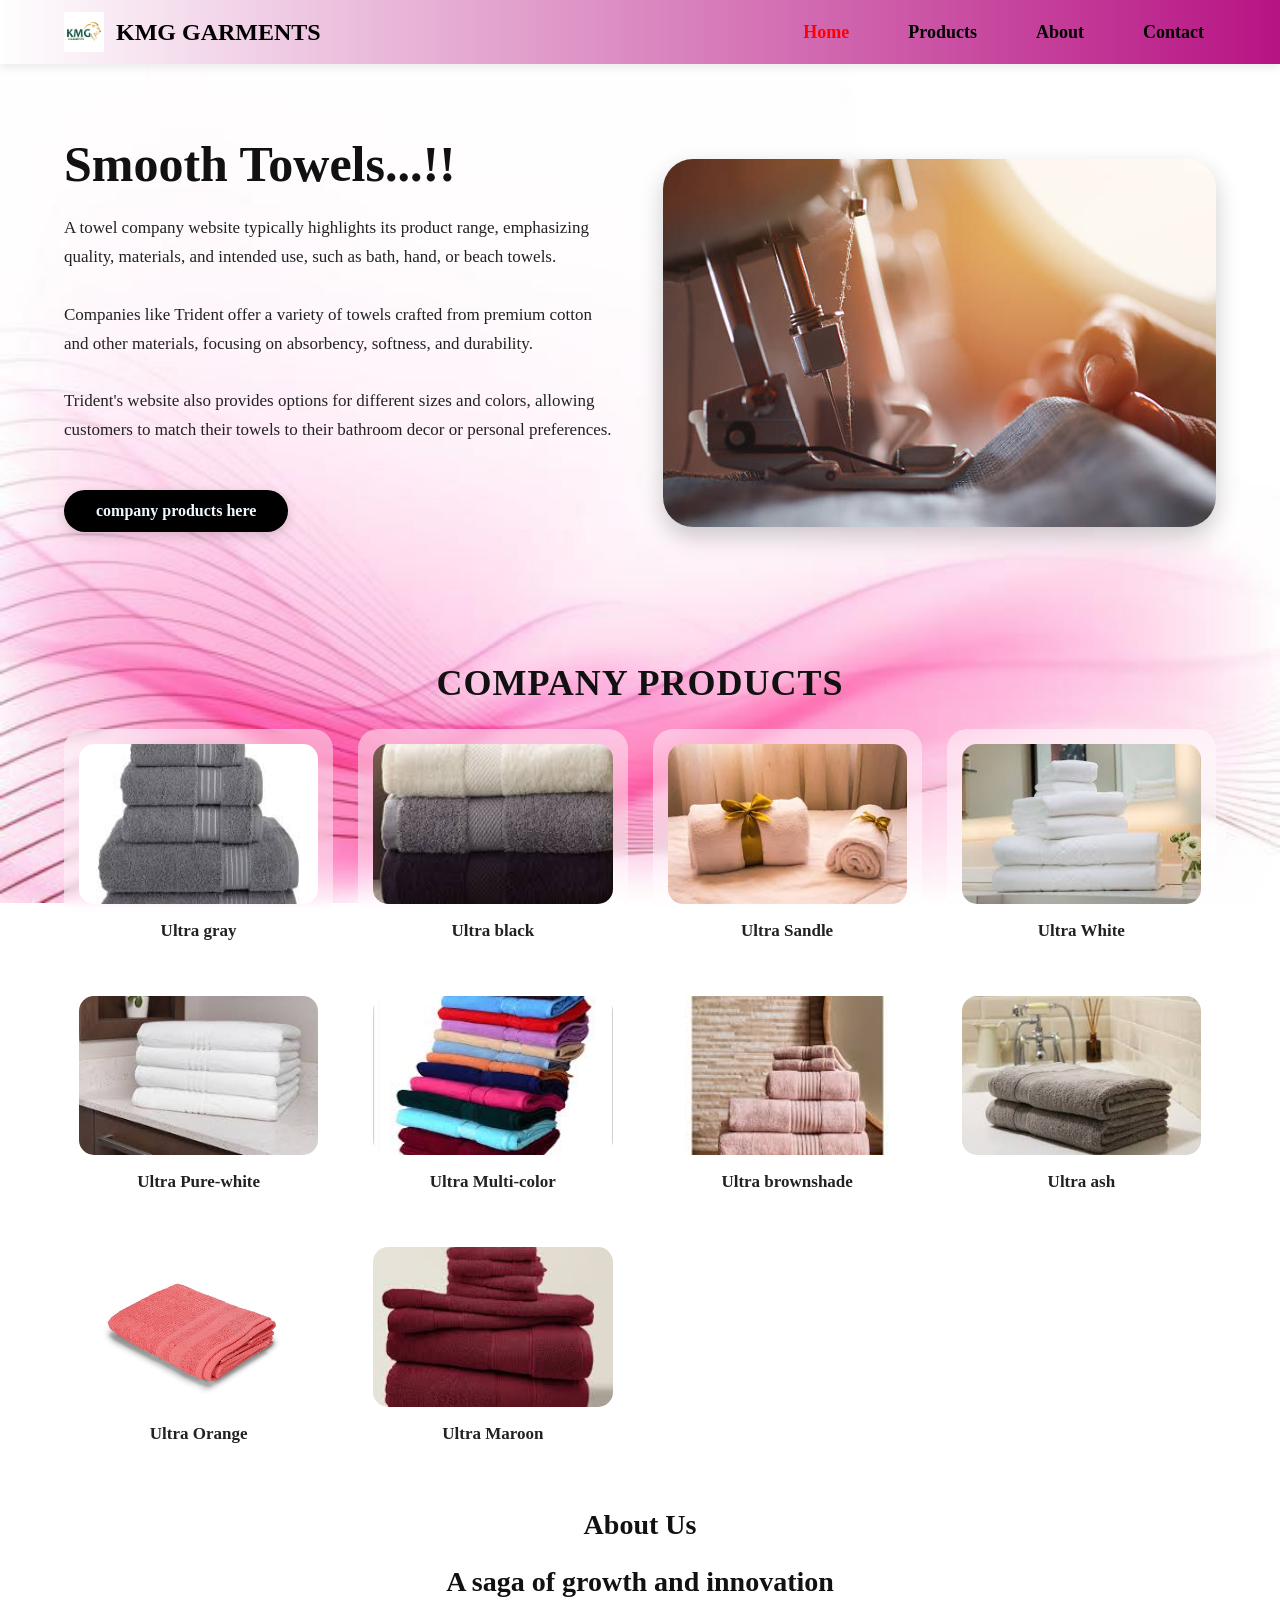
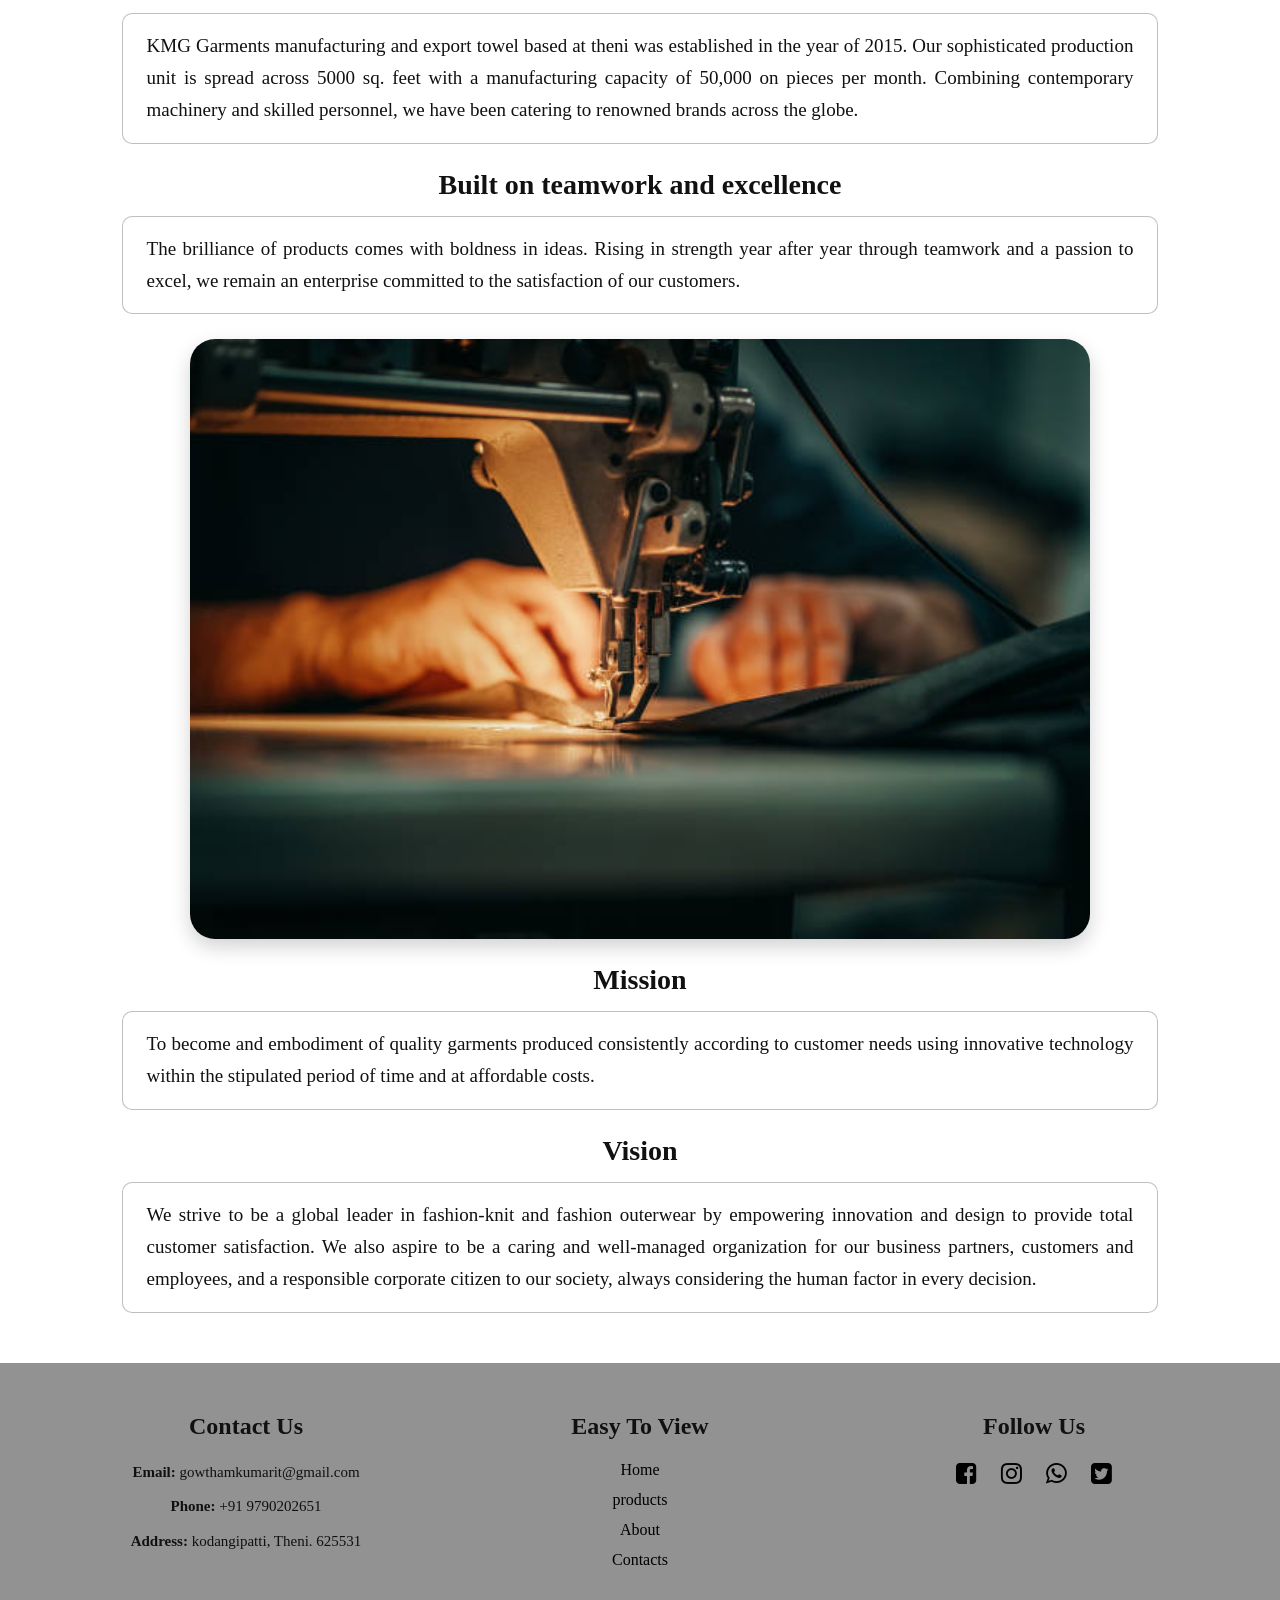
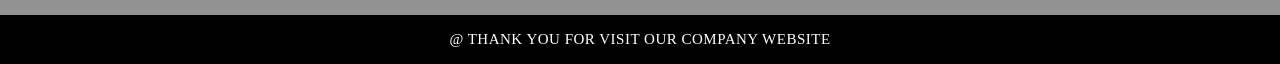
==== commit f0929f15: "Fix full-width navbar alignment" ====
--- a/index.html
+++ b/index.html
@@ -18,8 +18,8 @@
 
     <!-- Navigation Links -->
     <ul>
-      <li><a href="home.html">Home</a></li>
-      <li><a href="product.html">Product</a></li>
+      <li><a href="index.html" class="active">Home</a></li>
+      <li><a href="product.html">Products</a></li>
       <li><a href="about.html">About</a></li>
       <li><a href="contact.html">Contact</a></li>
     </ul>
--- a/style.css
+++ b/style.css
@@ -42,9 +42,13 @@
   padding: 12px 5%;
   position: sticky;
   top: 0;
+  left: 0;
+  right: 0;
+  width: 100%;
+  max-width: 100%;
+  box-sizing: border-box;
   z-index: 1000;
   box-shadow: 0 2px 10px rgba(0, 0, 0, 0.1);
-  width: 100%;
 }
 
 .navbar .logo {
@@ -55,6 +59,7 @@
   font-weight: bold;
   text-decoration: none;
   transition: transform 0.2s ease;
+  white-space: nowrap;
 }
 
 .navbar .logo:hover {
@@ -75,6 +80,7 @@
   gap: 35px;
   margin: 0;
   padding: 0;
+  margin-left: auto;
 }
 
 .navbar ul li a {
@@ -85,6 +91,7 @@
   padding: 8px 12px;
   border-radius: 4px;
   transition: color 0.3s ease, background-color 0.3s ease;
+  white-space: nowrap;
 }
 
 .navbar ul li a:hover,
@@ -673,7 +680,13 @@
 
 /* --- Large Desktop Monitors (> 1440px) --- */
 @media (min-width: 1441px) {
-  .navbar,
+  .navbar {
+    width: 100%;
+    max-width: 100%;
+    left: 0;
+    right: 0;
+    padding: 12px 5%;
+  }
   .little,
   .items,
   .about,
@@ -755,6 +768,10 @@
     padding: 15px 20px;
     gap: 15px;
     text-align: center;
+    width: 100%;
+    max-width: 100%;
+    left: 0;
+    right: 0;
   }
   .navbar .logo {
     justify-content: center;
@@ -765,6 +782,7 @@
     justify-content: center;
     gap: 10px 15px;
     width: 100%;
+    margin-left: 0;
   }
   .navbar ul li a {
     font-size: 16px;
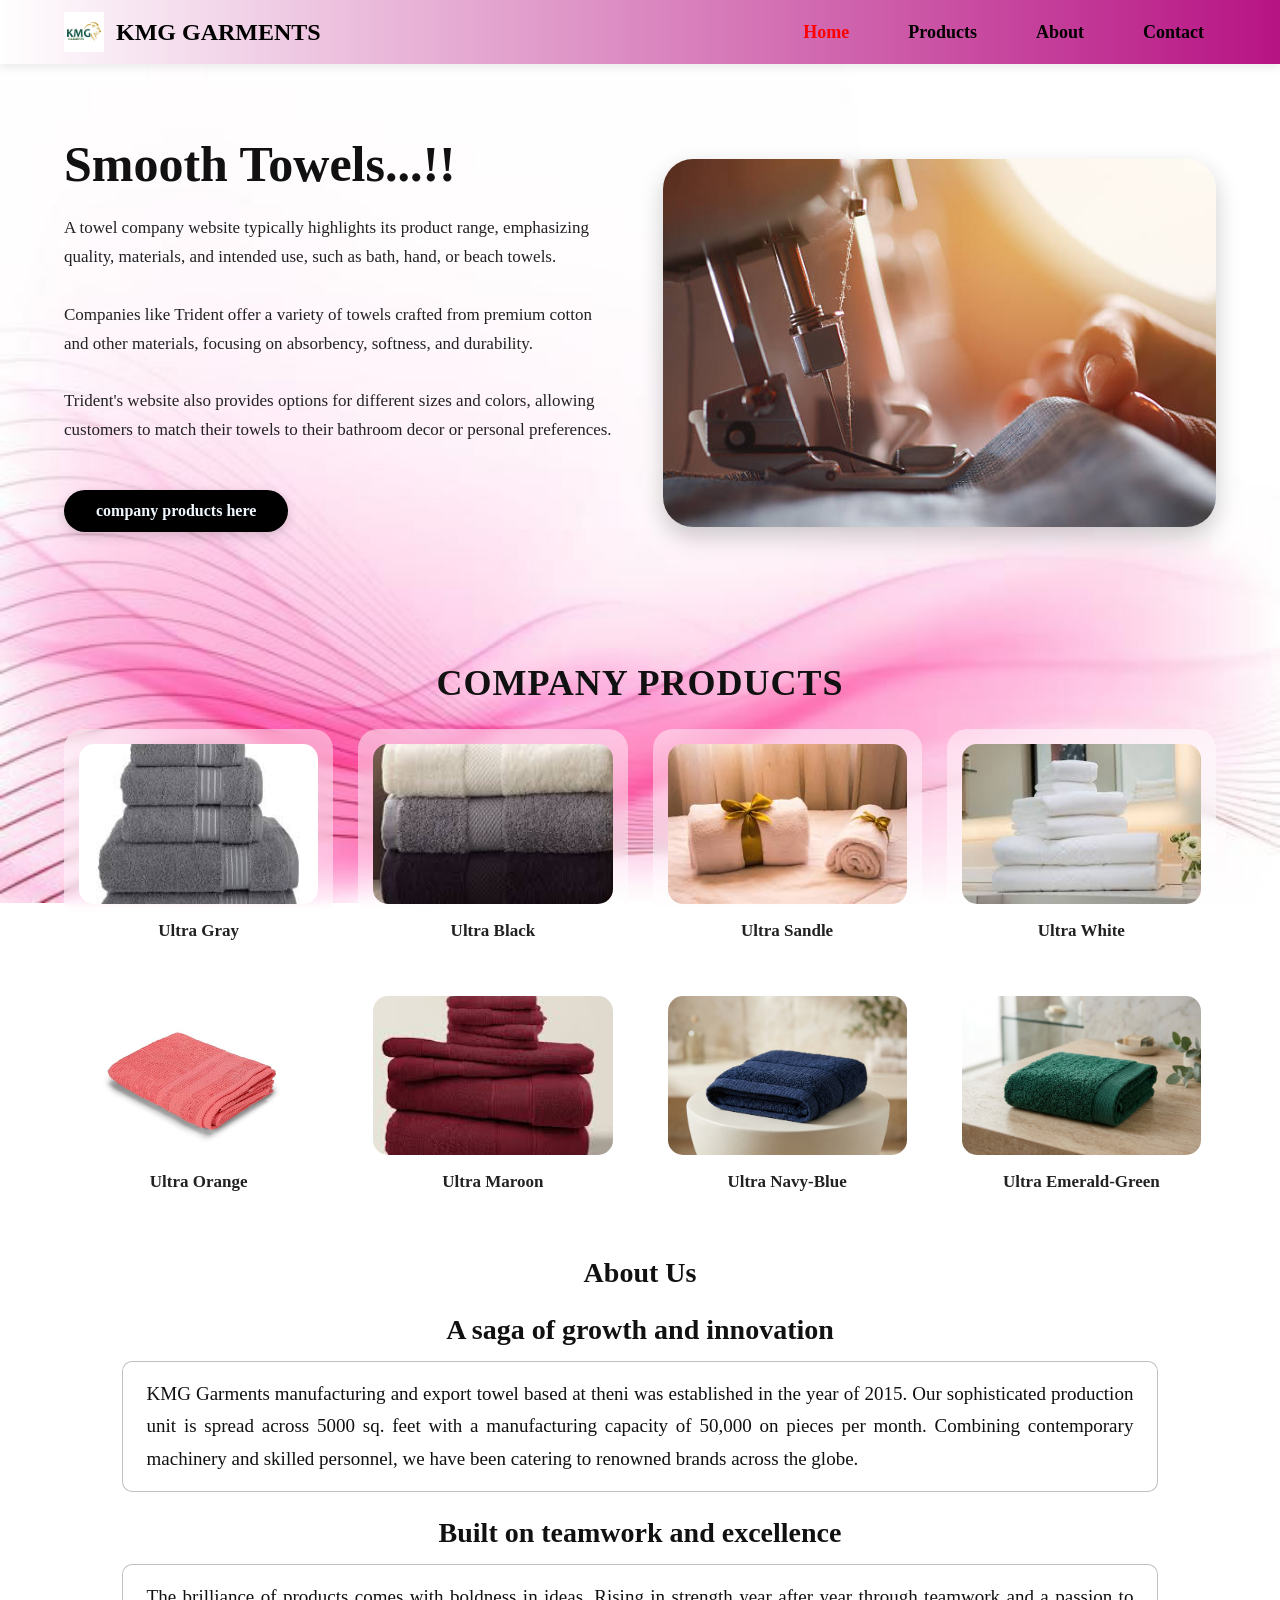
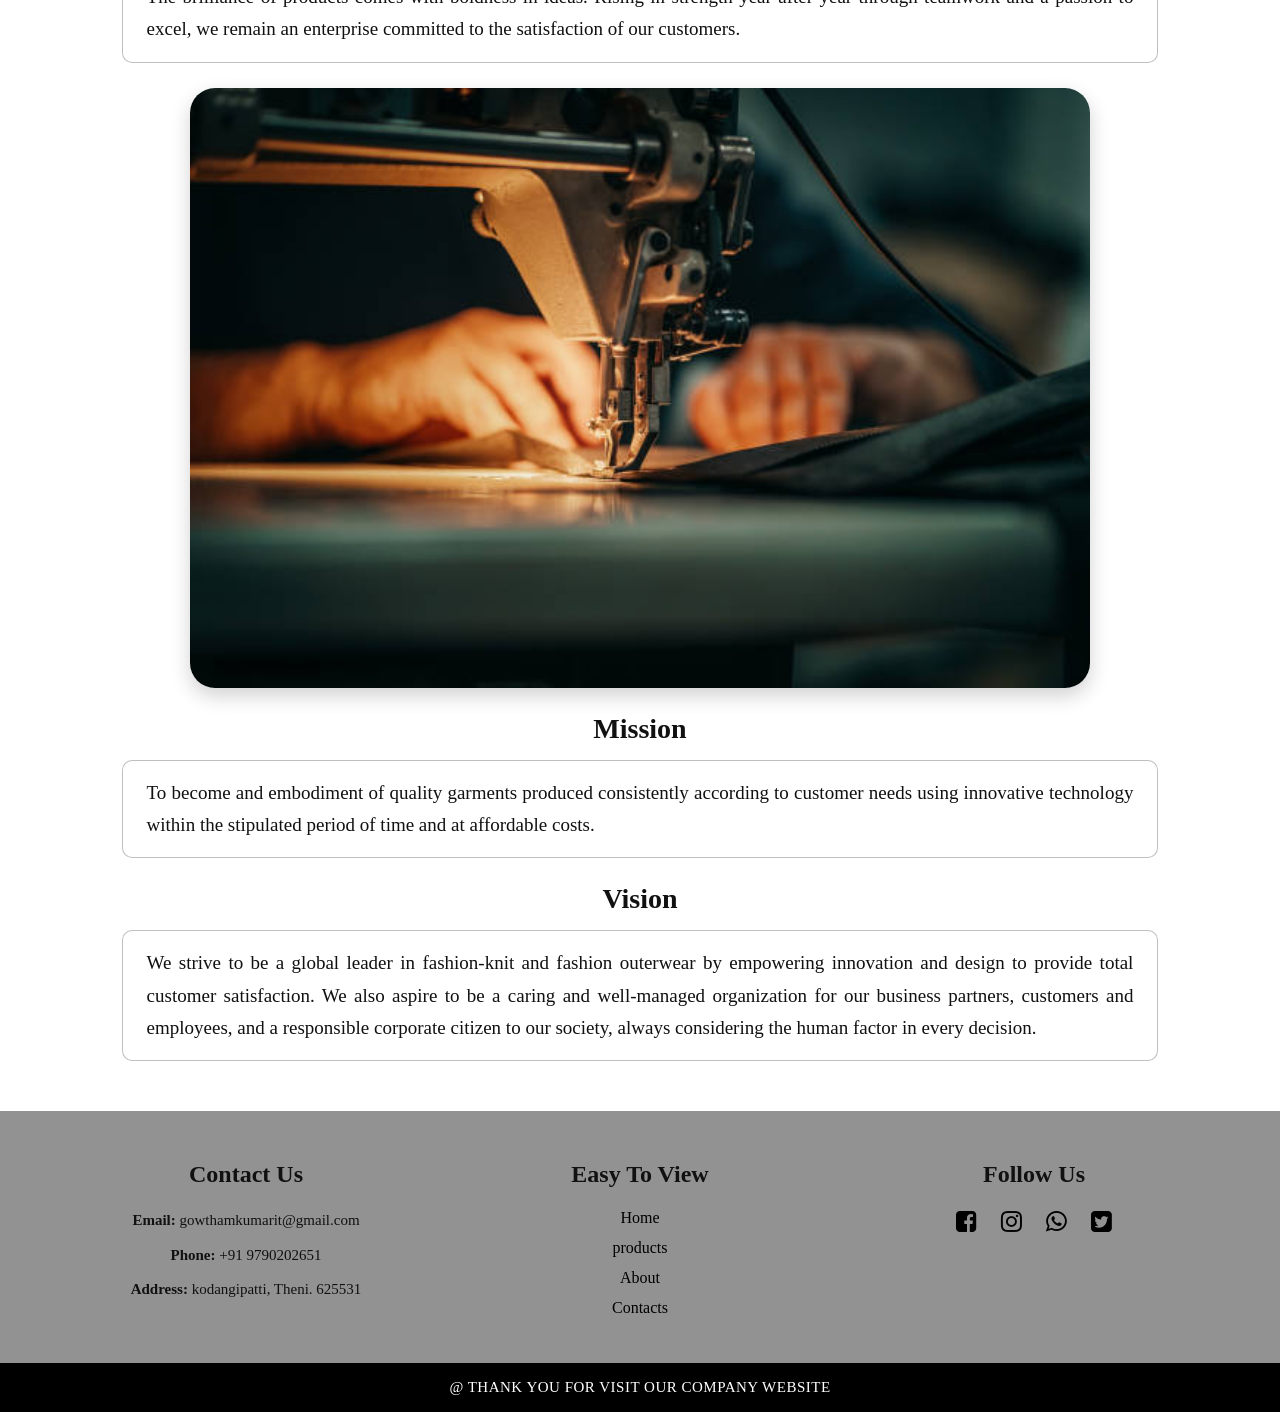
==== commit 92b0bd32: "Add new towel cards to complete product grid" ====
--- a/index.html
+++ b/index.html
@@ -43,12 +43,12 @@
   <div class="items">
     <div class="product">
       <img src="towel.2.jpg" alt="Ultra Gray Towel">
-      <h4 class="head">Ultra gray</h4>
+      <h4 class="head">Ultra Gray</h4>
     </div>
 
     <div class="product">
       <img src="towel.3.jpg" alt="Ultra Black Towel">
-      <h4 class="head">Ultra black</h4>
+      <h4 class="head">Ultra Black</h4>
     </div>
 
     <div class="product">
@@ -62,26 +62,6 @@
     </div>
 
     <div class="product">
-      <img src="towel.6.jpg" alt="Ultra Pure-White Towel">
-      <h4 class="head">Ultra Pure-white</h4>
-    </div>
-
-    <div class="product">
-      <img src="towel.7.jpg" alt="Ultra Multi-Color Towel">
-      <h4 class="head">Ultra Multi-color</h4>
-    </div>
-
-    <div class="product">
-      <img src="towel.8.jpg" alt="Ultra Brownshade Towel">
-      <h4 class="head">Ultra brownshade</h4>
-    </div>
-
-    <div class="product">
-      <img src="towel.9.jpg" alt="Ultra Ash Towel">
-      <h4 class="head">Ultra ash</h4>
-    </div>
-
-    <div class="product">
       <img src="towel.10.jpg" alt="Ultra Orange Towel">
       <h4 class="head">Ultra Orange</h4>
     </div>
@@ -89,6 +69,16 @@
     <div class="product">
       <img src="towel.1.jpg" alt="Ultra Maroon Towel">
       <h4 class="head">Ultra Maroon</h4>
+    </div>
+
+    <div class="product">
+      <img src="towel.11.jpg" alt="Ultra Navy-Blue Towel">
+      <h4 class="head">Ultra Navy-Blue</h4>
+    </div>
+
+    <div class="product">
+      <img src="towel.12.jpg" alt="Ultra Emerald-Green Towel">
+      <h4 class="head">Ultra Emerald-Green</h4>
     </div>
   </div>
 
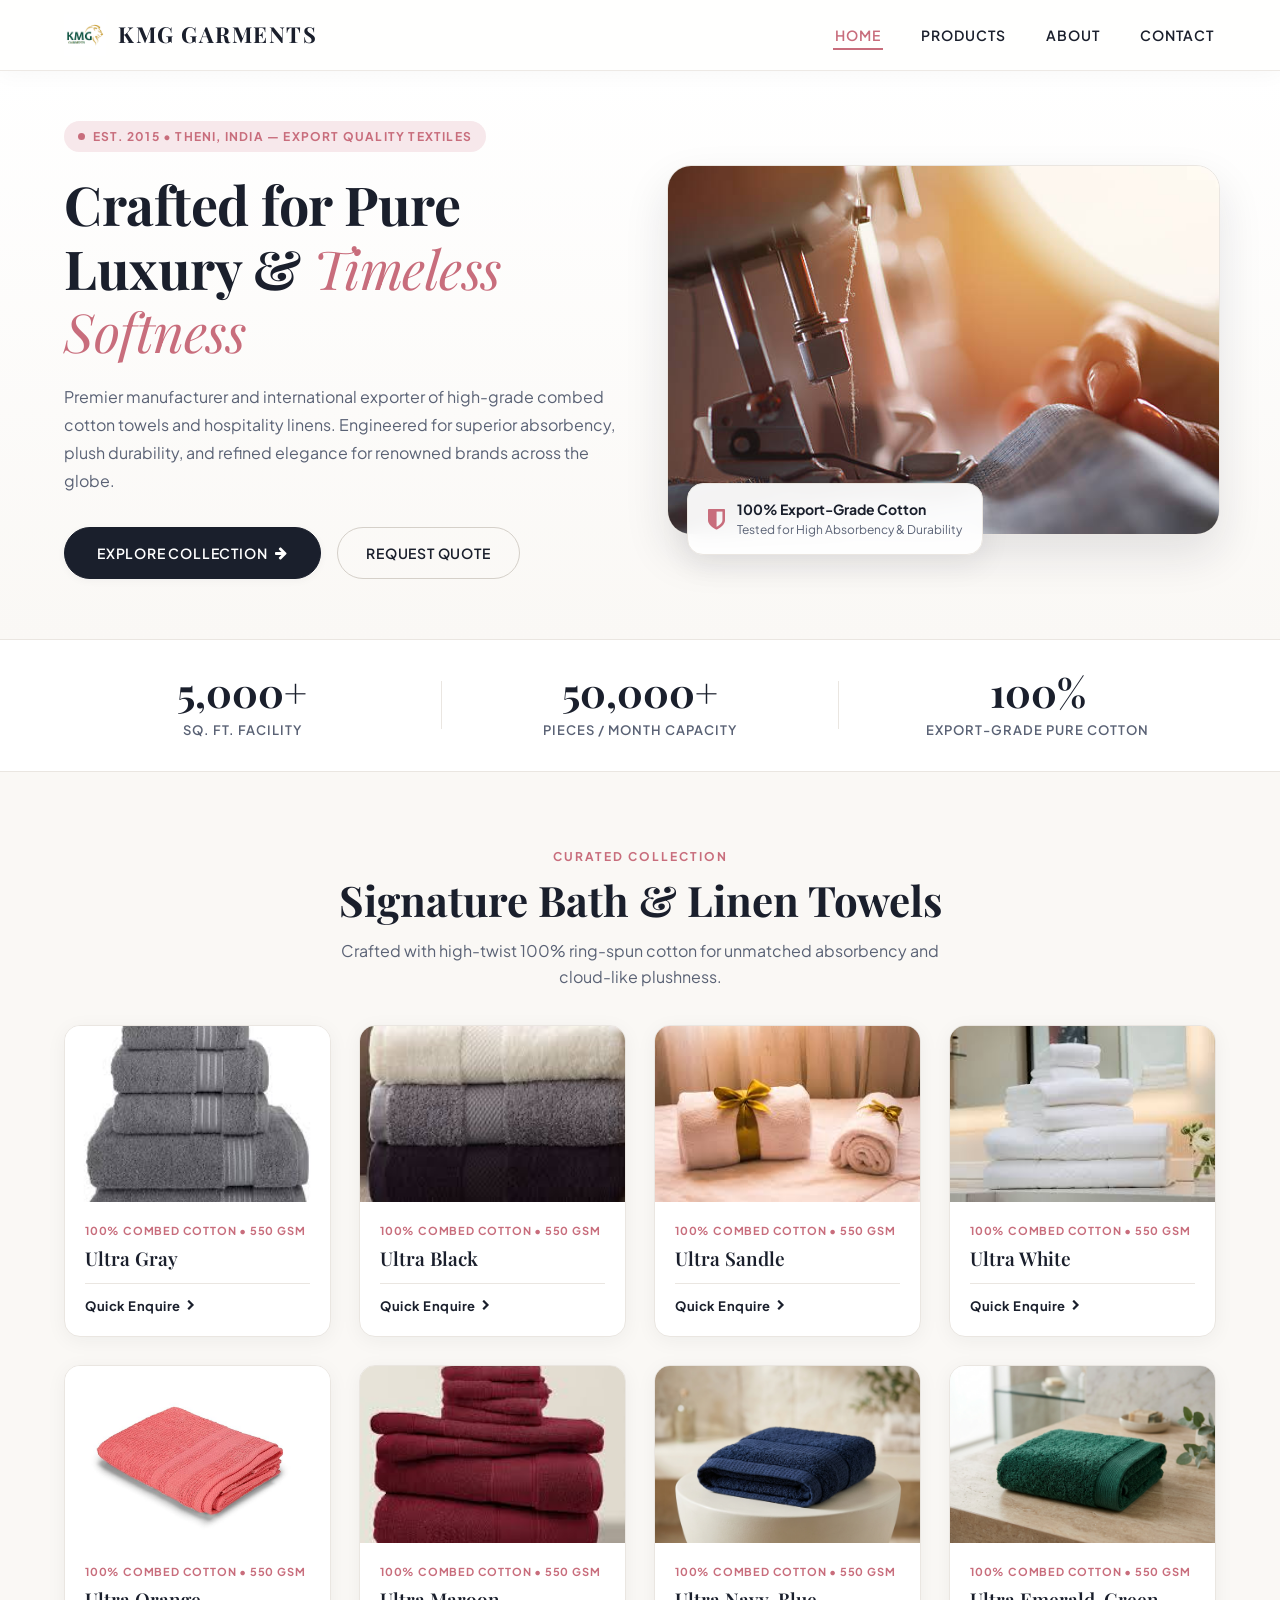
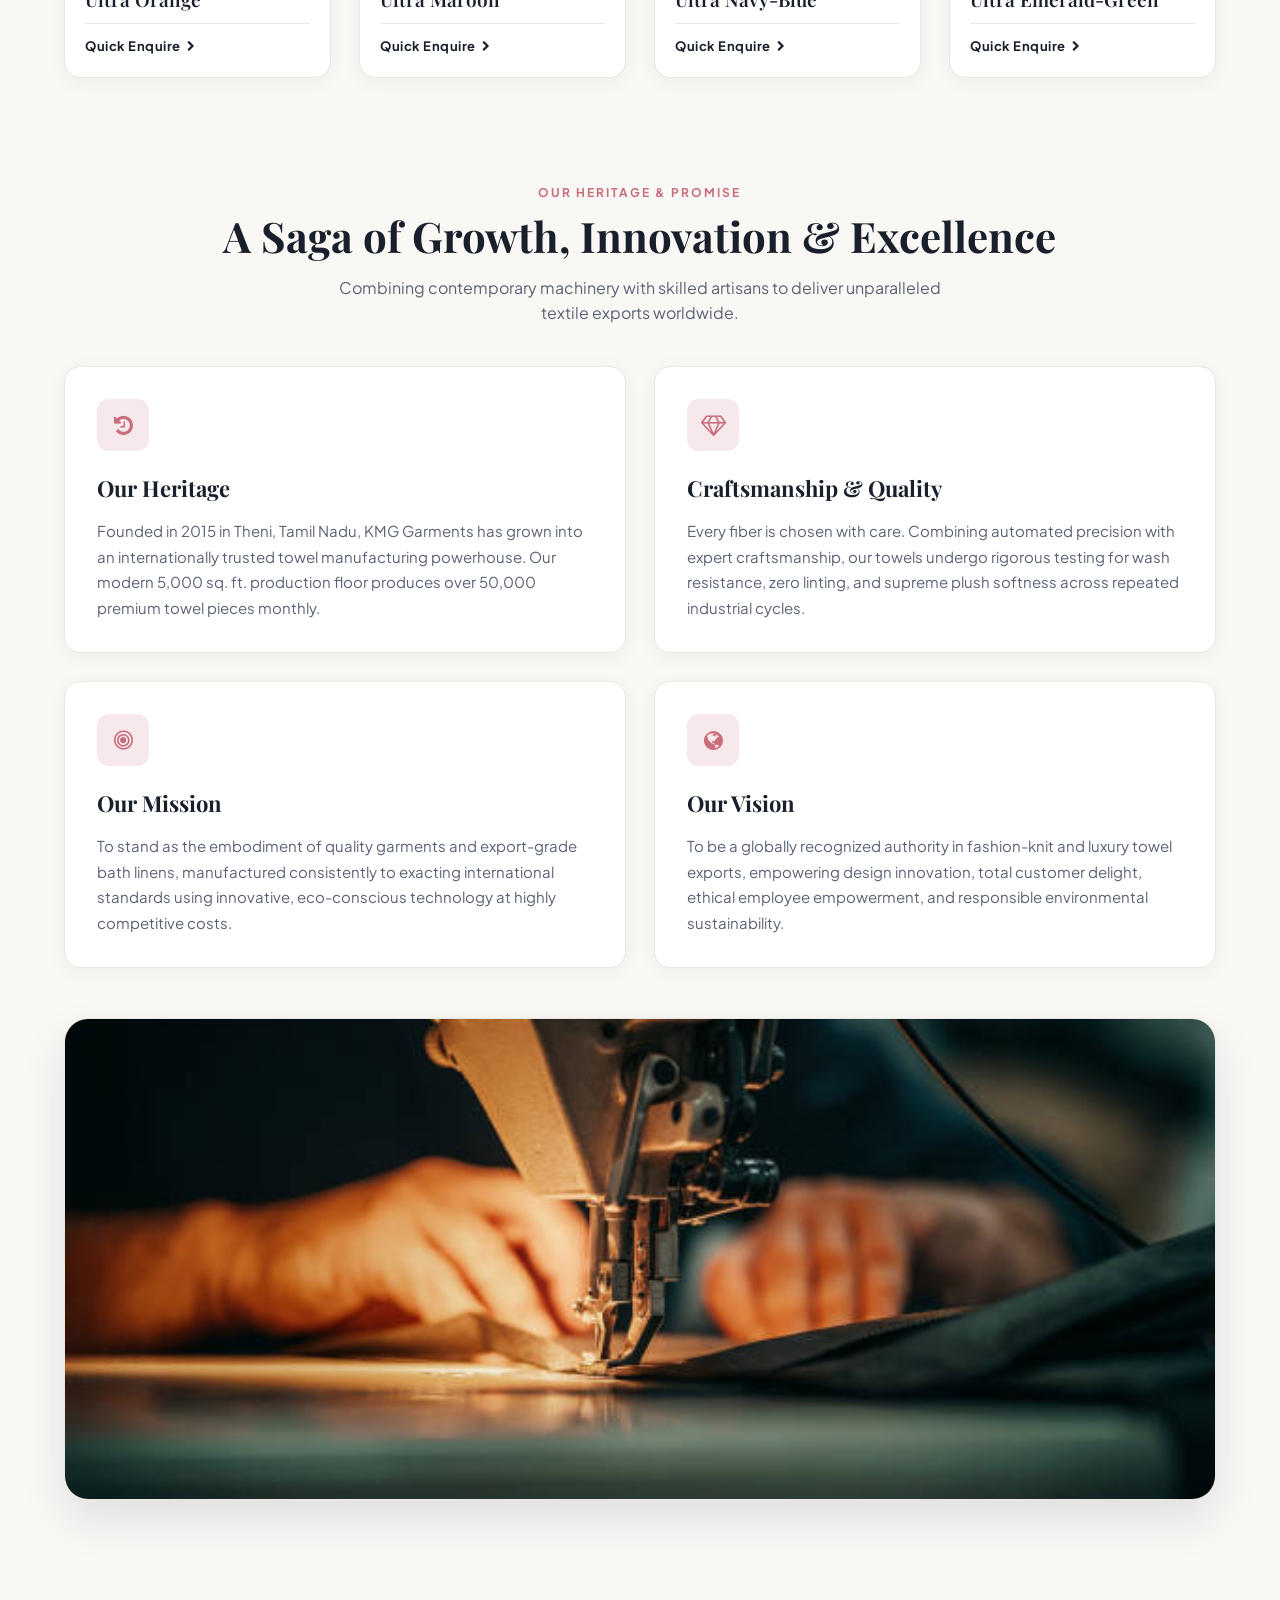
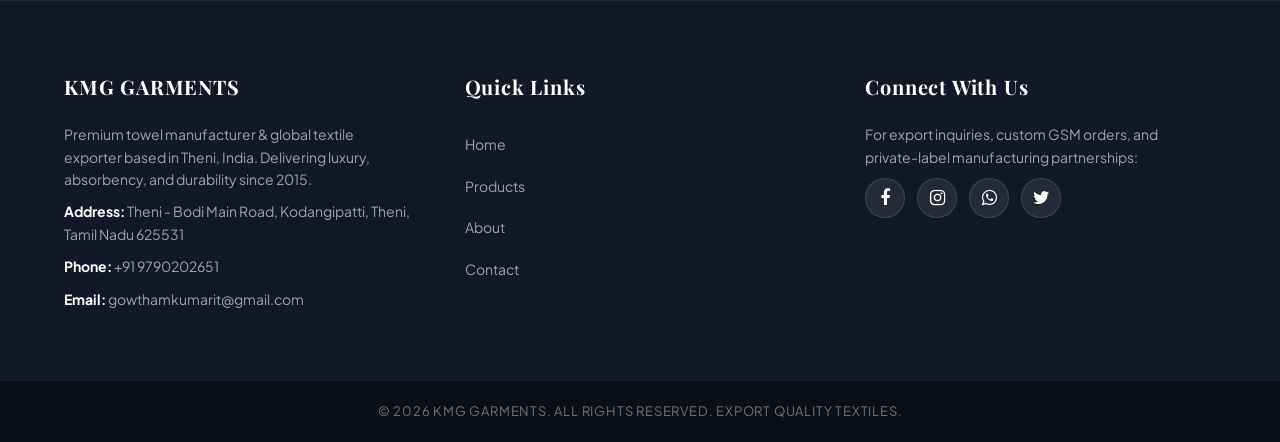
==== commit 31de6064: "Upgrade UI to luxury export brand aesthetic" ====
--- a/index.html
+++ b/index.html
@@ -1,22 +1,23 @@
 <!DOCTYPE html>
 <html lang="en">
 <head>
-    <meta charset="UTF-8">
-    <meta name="viewport" content="width=device-width, initial-scale=1.0">
-    <title>KMG GARMENTS - Premium Towels</title>
-    <link rel="stylesheet" href="style.css">
-    <link rel="icon" type="image/png" href="kmg logo.png.png">
-    <link rel="stylesheet" href="https://stackpath.bootstrapcdn.com/font-awesome/4.7.0/css/font-awesome.min.css" integrity="sha384-wvfXpqpZZVQGK6TAh5PVlGOfQNHSoD2xbE+QkPxCAFlNEevoEH3Sl0sibVcOQVnN" crossorigin="anonymous">
+  <meta charset="UTF-8">
+  <meta name="viewport" content="width=device-width, initial-scale=1.0">
+  <title>KMG GARMENTS — Luxury Textile & Towel Manufacturer & Global Exporter</title>
+  <link rel="icon" type="image/png" href="kmg logo.png.png">
+  <link rel="preconnect" href="https://fonts.googleapis.com">
+  <link rel="preconnect" href="https://fonts.gstatic.com" crossorigin>
+  <link href="https://fonts.googleapis.com/css2?family=Playfair+Display:ital,wght@0,500;0,600;0,700;1,400&family=Plus+Jakarta+Sans:wght@400;500;600;700&display=swap" rel="stylesheet">
+  <link rel="stylesheet" href="style.css">
+  <link rel="stylesheet" href="https://stackpath.bootstrapcdn.com/font-awesome/4.7.0/css/font-awesome.min.css" integrity="sha384-wvfXpqpZZVQGK6TAh5PVlGOfQNHSoD2xbE+QkPxCAFlNEevoEH3Sl0sibVcOQVnN" crossorigin="anonymous">
 </head>
 <body>
+  <!-- Glassmorphic Navbar -->
   <nav class="navbar">
-    <!-- Logo Section -->
     <a href="index.html" class="logo">
       <img src="kmg logo.png.png" alt="KMG Garments Logo">
       KMG GARMENTS
     </a>
-
-    <!-- Navigation Links -->
     <ul>
       <li><a href="index.html" class="active">Home</a></li>
       <li><a href="product.html">Products</a></li>
@@ -25,121 +26,252 @@
     </ul>
   </nav>
 
-  <!-- Hero section -->
-  <div class="little">
-    <div class="col-2">
-      <h1>Smooth Towels...!!</h1>
-      <p>A towel company website typically highlights its product range, emphasizing quality, materials, and intended use, such as bath, hand, or beach towels.<br><br>Companies like Trident offer a variety of towels crafted from premium cotton and other materials, focusing on absorbency, softness, and durability.<br><br>Trident's website also provides options for different sizes and colors, allowing customers to match their towels to their bathroom decor or personal preferences.</p>
-      <a href="product.html" class="button">company products here</a>
-    </div>
-    <div class="col-2">
-      <img src="backgound.jpg" alt="KMG Garments Towels">
-    </div>
-  </div>
-
-  <!-- Product section -->
-  <h2 class="com">COMPANY PRODUCTS</h2>
-
-  <div class="items">
-    <div class="product">
-      <img src="towel.2.jpg" alt="Ultra Gray Towel">
-      <h4 class="head">Ultra Gray</h4>
-    </div>
-
-    <div class="product">
-      <img src="towel.3.jpg" alt="Ultra Black Towel">
-      <h4 class="head">Ultra Black</h4>
-    </div>
-
-    <div class="product">
-      <img src="towel.4.jpg" alt="Ultra Sandle Towel">
-      <h4 class="head">Ultra Sandle</h4>
-    </div>
-
-    <div class="product">
-      <img src="towel.5.jpg" alt="Ultra White Towel">
-      <h4 class="head">Ultra White</h4>
-    </div>
-
-    <div class="product">
-      <img src="towel.10.jpg" alt="Ultra Orange Towel">
-      <h4 class="head">Ultra Orange</h4>
-    </div>
-
-    <div class="product">
-      <img src="towel.1.jpg" alt="Ultra Maroon Towel">
-      <h4 class="head">Ultra Maroon</h4>
-    </div>
-
-    <div class="product">
-      <img src="towel.11.jpg" alt="Ultra Navy-Blue Towel">
-      <h4 class="head">Ultra Navy-Blue</h4>
-    </div>
-
-    <div class="product">
-      <img src="towel.12.jpg" alt="Ultra Emerald-Green Towel">
-      <h4 class="head">Ultra Emerald-Green</h4>
-    </div>
-  </div>
-
-  <!-- About section -->
-  <div class="about">
-    <h2 class="tittle">About Us</h2>
-    <h5 class="tittle"><b>A saga of growth and innovation</b></h5>
-    <div class="para">
-      <p class="b">KMG Garments manufacturing and export towel based at theni was established in the year of 2015. Our sophisticated production unit is spread across 5000 sq. feet with a manufacturing capacity of 50,000 on pieces per month. Combining contemporary machinery and skilled personnel, we have been catering to renowned brands across the globe.</p>
-    </div>
-
-    <h5 class="tittle"><b>Built on teamwork and excellence</b></h5>
-    <div class="para">
-      <p class="b">The brilliance of products comes with boldness in ideas. Rising in strength year after year through teamwork and a passion to excel, we remain an enterprise committed to the satisfaction of our customers.</p>
-    </div>
-
-    <div class="img">
-      <img src="company stitching.jpg" alt="Company Stitching Unit">
-    </div>
-
-    <h5 class="tittle">Mission</h5>
-    <div class="para">
-      <p class="b">To become and embodiment of quality garments produced consistently according to customer needs using innovative technology within the stipulated period of time and at affordable costs.</p>
-    </div>
-
-    <h5 class="tittle">Vision</h5>
-    <div class="para">
-      <p class="b">We strive to be a global leader in fashion-knit and fashion outerwear by empowering innovation and design to provide total customer satisfaction. We also aspire to be a caring and well-managed organization for our business partners, customers and employees, and a responsible corporate citizen to our society, always considering the human factor in every decision.</p>
-    </div>
-  </div>
-
-  <!-- Footer section -->
+  <!-- Elevated Hero Section -->
+  <header class="hero-wrapper">
+    <div class="little">
+      <div class="col-2">
+        <div class="hero-badge">
+          <span class="badge-dot"></span> EST. 2015 • THENI, INDIA — EXPORT QUALITY TEXTILES
+        </div>
+        <h1>Crafted for Pure Luxury &amp; <em>Timeless Softness</em></h1>
+        <p>Premier manufacturer and international exporter of high-grade combed cotton towels and hospitality linens. Engineered for superior absorbency, plush durability, and refined elegance for renowned brands across the globe.</p>
+        <div class="hero-actions">
+          <a href="product.html" class="button button-primary">Explore Collection <i class="fa fa-arrow-right" aria-hidden="true"></i></a>
+          <a href="contact.html" class="button-secondary">Request Quote</a>
+        </div>
+      </div>
+      <div class="col-2">
+        <div class="hero-img-container">
+          <img src="backgound.jpg" alt="KMG Garments Luxury Towels">
+          <div class="hero-floating-card">
+            <i class="fa fa-shield" aria-hidden="true"></i>
+            <div>
+              <div class="text-title">100% Export-Grade Cotton</div>
+              <div class="text-subtitle">Tested for High Absorbency &amp; Durability</div>
+            </div>
+          </div>
+        </div>
+      </div>
+    </div>
+  </header>
+
+  <!-- 3-Column Key Metrics Strip -->
+  <section class="metrics-strip">
+    <div class="metrics-container">
+      <div class="metric-item">
+        <div class="metric-number">5,000+</div>
+        <div class="metric-label">Sq. Ft. Facility</div>
+      </div>
+      <div class="metric-divider"></div>
+      <div class="metric-item">
+        <div class="metric-number">50,000+</div>
+        <div class="metric-label">Pieces / Month Capacity</div>
+      </div>
+      <div class="metric-divider"></div>
+      <div class="metric-item">
+        <div class="metric-number">100%</div>
+        <div class="metric-label">Export-Grade Pure Cotton</div>
+      </div>
+    </div>
+  </section>
+
+  <!-- Interactive Product Showcase Section -->
+  <section class="products-section">
+    <div class="section-title-wrap">
+      <span class="section-tag">CURATED COLLECTION</span>
+      <h2 class="section-heading">Signature Bath &amp; Linen Towels</h2>
+      <p class="section-subheading">Crafted with high-twist 100% ring-spun cotton for unmatched absorbency and cloud-like plushness.</p>
+    </div>
+
+    <div class="items">
+      <div class="product">
+        <div class="product-img-wrap">
+          <img src="towel.2.jpg" alt="Ultra Gray Towel">
+        </div>
+        <div class="product-content">
+          <span class="product-badge">100% Combed Cotton • 550 GSM</span>
+          <h3 class="product-title">Ultra Gray</h3>
+          <div class="product-footer">
+            <a href="contact.html" class="quick-enquire">Quick Enquire <i class="fa fa-chevron-right" aria-hidden="true"></i></a>
+          </div>
+        </div>
+      </div>
+
+      <div class="product">
+        <div class="product-img-wrap">
+          <img src="towel.3.jpg" alt="Ultra Black Towel">
+        </div>
+        <div class="product-content">
+          <span class="product-badge">100% Combed Cotton • 550 GSM</span>
+          <h3 class="product-title">Ultra Black</h3>
+          <div class="product-footer">
+            <a href="contact.html" class="quick-enquire">Quick Enquire <i class="fa fa-chevron-right" aria-hidden="true"></i></a>
+          </div>
+        </div>
+      </div>
+
+      <div class="product">
+        <div class="product-img-wrap">
+          <img src="towel.4.jpg" alt="Ultra Sandle Towel">
+        </div>
+        <div class="product-content">
+          <span class="product-badge">100% Combed Cotton • 550 GSM</span>
+          <h3 class="product-title">Ultra Sandle</h3>
+          <div class="product-footer">
+            <a href="contact.html" class="quick-enquire">Quick Enquire <i class="fa fa-chevron-right" aria-hidden="true"></i></a>
+          </div>
+        </div>
+      </div>
+
+      <div class="product">
+        <div class="product-img-wrap">
+          <img src="towel.5.jpg" alt="Ultra White Towel">
+        </div>
+        <div class="product-content">
+          <span class="product-badge">100% Combed Cotton • 550 GSM</span>
+          <h3 class="product-title">Ultra White</h3>
+          <div class="product-footer">
+            <a href="contact.html" class="quick-enquire">Quick Enquire <i class="fa fa-chevron-right" aria-hidden="true"></i></a>
+          </div>
+        </div>
+      </div>
+
+      <div class="product">
+        <div class="product-img-wrap">
+          <img src="towel.10.jpg" alt="Ultra Orange Towel">
+        </div>
+        <div class="product-content">
+          <span class="product-badge">100% Combed Cotton • 550 GSM</span>
+          <h3 class="product-title">Ultra Orange</h3>
+          <div class="product-footer">
+            <a href="contact.html" class="quick-enquire">Quick Enquire <i class="fa fa-chevron-right" aria-hidden="true"></i></a>
+          </div>
+        </div>
+      </div>
+
+      <div class="product">
+        <div class="product-img-wrap">
+          <img src="towel.1.jpg" alt="Ultra Maroon Towel">
+        </div>
+        <div class="product-content">
+          <span class="product-badge">100% Combed Cotton • 550 GSM</span>
+          <h3 class="product-title">Ultra Maroon</h3>
+          <div class="product-footer">
+            <a href="contact.html" class="quick-enquire">Quick Enquire <i class="fa fa-chevron-right" aria-hidden="true"></i></a>
+          </div>
+        </div>
+      </div>
+
+      <div class="product">
+        <div class="product-img-wrap">
+          <img src="towel.11.jpg" alt="Ultra Navy-Blue Towel">
+        </div>
+        <div class="product-content">
+          <span class="product-badge">100% Combed Cotton • 550 GSM</span>
+          <h3 class="product-title">Ultra Navy-Blue</h3>
+          <div class="product-footer">
+            <a href="contact.html" class="quick-enquire">Quick Enquire <i class="fa fa-chevron-right" aria-hidden="true"></i></a>
+          </div>
+        </div>
+      </div>
+
+      <div class="product">
+        <div class="product-img-wrap">
+          <img src="towel.12.jpg" alt="Ultra Emerald-Green Towel">
+        </div>
+        <div class="product-content">
+          <span class="product-badge">100% Combed Cotton • 550 GSM</span>
+          <h3 class="product-title">Ultra Emerald-Green</h3>
+          <div class="product-footer">
+            <a href="contact.html" class="quick-enquire">Quick Enquire <i class="fa fa-chevron-right" aria-hidden="true"></i></a>
+          </div>
+        </div>
+      </div>
+    </div>
+  </section>
+
+  <!-- Structured About Us Section -->
+  <section class="about">
+    <div class="section-title-wrap" style="margin-top: 20px;">
+      <span class="section-tag">OUR HERITAGE &amp; PROMISE</span>
+      <h2 class="section-heading">A Saga of Growth, Innovation &amp; Excellence</h2>
+      <p class="section-subheading">Combining contemporary machinery with skilled artisans to deliver unparalleled textile exports worldwide.</p>
+    </div>
+
+    <div class="about-editorial-grid">
+      <div class="about-card">
+        <div class="about-card-icon">
+          <i class="fa fa-history" aria-hidden="true"></i>
+        </div>
+        <h3 class="about-card-title">Our Heritage</h3>
+        <p class="about-card-text">Founded in 2015 in Theni, Tamil Nadu, KMG Garments has grown into an internationally trusted towel manufacturing powerhouse. Our modern 5,000 sq. ft. production floor produces over 50,000 premium towel pieces monthly.</p>
+      </div>
+
+      <div class="about-card">
+        <div class="about-card-icon">
+          <i class="fa fa-diamond" aria-hidden="true"></i>
+        </div>
+        <h3 class="about-card-title">Craftsmanship &amp; Quality</h3>
+        <p class="about-card-text">Every fiber is chosen with care. Combining automated precision with expert craftsmanship, our towels undergo rigorous testing for wash resistance, zero linting, and supreme plush softness across repeated industrial cycles.</p>
+      </div>
+
+      <div class="about-card">
+        <div class="about-card-icon">
+          <i class="fa fa-bullseye" aria-hidden="true"></i>
+        </div>
+        <h3 class="about-card-title">Our Mission</h3>
+        <p class="about-card-text">To stand as the embodiment of quality garments and export-grade bath linens, manufactured consistently to exacting international standards using innovative, eco-conscious technology at highly competitive costs.</p>
+      </div>
+
+      <div class="about-card">
+        <div class="about-card-icon">
+          <i class="fa fa-globe" aria-hidden="true"></i>
+        </div>
+        <h3 class="about-card-title">Our Vision</h3>
+        <p class="about-card-text">To be a globally recognized authority in fashion-knit and luxury towel exports, empowering design innovation, total customer delight, ethical employee empowerment, and responsible environmental sustainability.</p>
+      </div>
+    </div>
+
+    <div class="about-feature-img">
+      <img src="company stitching.jpg" alt="KMG Garments Manufacturing Facility in Theni">
+    </div>
+  </section>
+
+  <!-- Dark Executive Footer -->
   <footer>
     <div class="container">
+      <div class="footer-content footer-brand">
+        <h3>KMG GARMENTS</h3>
+        <p class="footer-desc">Premium towel manufacturer &amp; global textile exporter based in Theni, India. Delivering luxury, absorbency, and durability since 2015.</p>
+        <p><b>Address:</b> Theni - Bodi Main Road, Kodangipatti, Theni, Tamil Nadu 625531</p>
+        <p><b>Phone:</b> +91 9790202651</p>
+        <p><b>Email:</b> gowthamkumarit@gmail.com</p>
+      </div>
+
       <div class="footer-content">
-        <h3>Contact Us</h3>
-        <p><b>Email:</b> gowthamkumarit@gmail.com</p>
-        <p><b>Phone:</b> +91 9790202651</p>
-        <p><b>Address:</b> kodangipatti, Theni. 625531</p>
-      </div>
+        <h3>Quick Links</h3>
+        <ul class="list">
+          <li><a href="index.html">Home</a></li>
+          <li><a href="product.html">Products</a></li>
+          <li><a href="about.html">About</a></li>
+          <li><a href="contact.html">Contact</a></li>
+        </ul>
+      </div>
+
       <div class="footer-content">
-        <h3>Easy To View</h3>
-        <ul class="list">
-          <li><a href="home.html">Home</a></li>
-          <li><a href="product.html">products</a></li>
-          <li><a href="about.html">About</a></li>
-          <li><a href="contact.html">Contacts</a></li>
+        <h3>Connect With Us</h3>
+        <p class="footer-desc">For export inquiries, custom GSM orders, and private-label manufacturing partnerships:</p>
+        <ul class="social-icons">
+          <li><a href="https://facebook.com" class="social-link" target="_blank" rel="noopener" aria-label="Facebook"><i class="fa fa-facebook" aria-hidden="true"></i></a></li>
+          <li><a href="https://instagram.com" class="social-link" target="_blank" rel="noopener" aria-label="Instagram"><i class="fa fa-instagram" aria-hidden="true"></i></a></li>
+          <li><a href="https://whatsapp.com" class="social-link" target="_blank" rel="noopener" aria-label="WhatsApp"><i class="fa fa-whatsapp" aria-hidden="true"></i></a></li>
+          <li><a href="https://twitter.com" class="social-link" target="_blank" rel="noopener" aria-label="Twitter"><i class="fa fa-twitter" aria-hidden="true"></i></a></li>
         </ul>
       </div>
-      <div class="footer-content">
-        <h3>Follow Us</h3>
-        <ul class="social-icons">
-          <li><i class="fa fa-facebook-square fa-2x" aria-hidden="true"></i></li>
-          <li><i class="fa fa-instagram fa-2x" aria-hidden="true"></i></li>
-          <li><i class="fa fa-whatsapp fa-2x" aria-hidden="true"></i></li>
-          <li><i class="fa fa-twitter-square fa-2x" aria-hidden="true"></i></li>
-        </ul>
-      </div>
-    </div>
+    </div>
+
     <div class="bottom-bar">
-      <p>@ THANK YOU FOR VISIT OUR COMPANY WEBSITE</p>
+      <p>&copy; 2026 KMG GARMENTS. ALL RIGHTS RESERVED. EXPORT QUALITY TEXTILES.</p>
     </div>
   </footer>
 </body>
--- a/style.css
+++ b/style.css
@@ -1,8 +1,45 @@
-/* =========================================
-   KMG GARMENTS - Unified Responsive Stylesheet
-   ========================================= */
-
-/* 1. Reset & Global Fluidity */
+/* ==========================================================================
+   KMG GARMENTS - Luxury Textile & Garment Export Brand Stylesheet
+   ========================================================================== */
+
+@import url('https://fonts.googleapis.com/css2?family=Playfair+Display:ital,wght@0,500;0,600;0,700;1,400&family=Plus+Jakarta+Sans:wght@400;500;600;700&display=swap');
+
+/* --- 1. Design Tokens & CSS Variables --- */
+:root {
+  --color-primary: #1A1F2C;           /* Deep Charcoal / Navy */
+  --color-primary-light: #2D3446;
+  --color-accent: #C86D7C;            /* Subtle Rose / Terracotta */
+  --color-accent-hover: #B55867;
+  --color-accent-light: #F7E8EB;
+  --color-bg: #FAF8F5;                /* Warm Ivory / Soft Alabaster */
+  --color-bg-alt: #F3EFEA;
+  --color-card-bg: #FFFFFF;
+  --color-border: #EAE6E1;
+  --color-border-dark: #D5D0C9;
+  --color-text: #1A1F2C;
+  --color-text-muted: #5A6275;
+  --color-text-light: #8E95A5;
+  --color-footer-bg: #111827;
+  --color-footer-bottom: #0B0F19;
+  
+  --font-serif: 'Playfair Display', Georgia, serif;
+  --font-sans: 'Plus Jakarta Sans', system-ui, -apple-system, BlinkMacSystemFont, 'Segoe UI', Roboto, sans-serif;
+  
+  --shadow-sm: 0 2px 8px rgba(26, 31, 44, 0.04);
+  --shadow-md: 0 10px 30px rgba(26, 31, 44, 0.07);
+  --shadow-lg: 0 20px 45px rgba(26, 31, 44, 0.11);
+  --shadow-card: 0 4px 20px rgba(26, 31, 44, 0.05);
+  --shadow-card-hover: 0 16px 36px rgba(26, 31, 44, 0.12);
+  
+  --radius-sm: 8px;
+  --radius-md: 16px;
+  --radius-lg: 24px;
+  --radius-full: 9999px;
+  
+  --transition: all 0.3s cubic-bezier(0.25, 1, 0.5, 1);
+}
+
+/* --- 2. Global Reset & Body Setup --- */
 * {
   margin: 0;
   padding: 0;
@@ -12,96 +49,779 @@
 html, body {
   max-width: 100%;
   overflow-x: hidden;
+  background-color: var(--color-bg);
+  color: var(--color-text);
+  font-family: var(--font-sans);
+  -webkit-font-smoothing: antialiased;
+  -moz-osx-font-smoothing: grayscale;
+  line-height: 1.6;
 }
 
 body {
-  font-family: 'Times New Roman', Times, serif;
-  background-image: url('background rose.jpg');
-  background-repeat: no-repeat;
-  background-size: cover;
-  background-attachment: fixed;
-  background-position: center;
   min-height: 100vh;
-}
-
-/* Fluid Media */
+  display: flex;
+  flex-direction: column;
+}
+
 img {
   max-width: 100%;
   height: auto;
   object-fit: cover;
-}
-
-/* =========================================
-   2. Responsive Navigation Bar
-   ========================================= */
+  display: block;
+}
+
+a {
+  color: inherit;
+  text-decoration: none;
+  transition: var(--transition);
+}
+
+/* --- 3. Glassmorphic Sticky Navbar --- */
 .navbar {
-  display: flex;
-  justify-content: space-between;
-  align-items: center;
-  background: linear-gradient(to right, #ffffff, rgb(183, 19, 131));
-  padding: 12px 5%;
   position: sticky;
   top: 0;
   left: 0;
   right: 0;
   width: 100%;
   max-width: 100%;
-  box-sizing: border-box;
   z-index: 1000;
-  box-shadow: 0 2px 10px rgba(0, 0, 0, 0.1);
+  background: rgba(255, 255, 255, 0.9);
+  backdrop-filter: blur(14px);
+  -webkit-backdrop-filter: blur(14px);
+  border-bottom: 1px solid rgba(234, 230, 225, 0.85);
+  box-shadow: 0 4px 20px rgba(26, 31, 44, 0.03);
+  padding: 14px 5%;
+  display: flex;
+  justify-content: space-between;
+  align-items: center;
+  transition: var(--transition);
 }
 
 .navbar .logo {
   display: flex;
   align-items: center;
-  color: #000;
-  font-size: 24px;
-  font-weight: bold;
-  text-decoration: none;
-  transition: transform 0.2s ease;
+  gap: 12px;
+  color: var(--color-primary);
+  font-family: var(--font-serif);
+  font-size: 22px;
+  font-weight: 700;
+  letter-spacing: 1.5px;
+  text-transform: uppercase;
   white-space: nowrap;
 }
 
-.navbar .logo:hover {
-  transform: scale(1.02);
-}
-
 .navbar .logo img {
-  height: 40px;
+  height: 42px;
   width: auto;
-  margin-right: 12px;
   object-fit: contain;
+  transition: transform 0.3s ease;
+}
+
+.navbar .logo:hover img {
+  transform: scale(1.05);
 }
 
 .navbar ul {
   list-style: none;
   display: flex;
   align-items: center;
-  gap: 35px;
+  gap: 36px;
   margin: 0;
   padding: 0;
   margin-left: auto;
 }
 
 .navbar ul li a {
-  color: #000;
-  text-decoration: none;
-  font-size: 18px;
+  position: relative;
+  font-family: var(--font-sans);
+  font-size: 14px;
   font-weight: 600;
-  padding: 8px 12px;
-  border-radius: 4px;
-  transition: color 0.3s ease, background-color 0.3s ease;
+  letter-spacing: 1px;
+  text-transform: uppercase;
+  color: var(--color-primary);
+  padding: 6px 2px;
   white-space: nowrap;
+  transition: color 0.3s ease;
+}
+
+.navbar ul li a::after {
+  content: '';
+  position: absolute;
+  bottom: 0;
+  left: 0;
+  width: 0%;
+  height: 2px;
+  background-color: var(--color-accent);
+  transition: width 0.3s cubic-bezier(0.25, 1, 0.5, 1);
 }
 
 .navbar ul li a:hover,
 .navbar ul li a.active {
-  color: #ff0000;
-}
-
-/* =========================================
-   3. Container & Layout Rules
-   ========================================= */
+  color: var(--color-accent);
+}
+
+.navbar ul li a:hover::after,
+.navbar ul li a.active::after {
+  width: 100%;
+}
+
+/* --- 4. Hero Section & Brand Highlights --- */
+.hero-wrapper {
+  width: 100%;
+  background: linear-gradient(180deg, #FFFFFF 0%, var(--color-bg) 100%);
+  border-bottom: 1px solid var(--color-border);
+  padding: 50px 0 60px 0;
+}
+
+.little {
+  width: 90%;
+  max-width: 1280px;
+  margin: 0 auto;
+  display: flex;
+  align-items: center;
+  justify-content: space-between;
+  gap: 50px;
+}
+
+.col-2 {
+  flex: 1 1 50%;
+  max-width: 50%;
+}
+
+.hero-badge {
+  display: inline-flex;
+  align-items: center;
+  gap: 8px;
+  padding: 6px 14px;
+  border-radius: var(--radius-full);
+  background-color: var(--color-accent-light);
+  color: var(--color-accent);
+  font-family: var(--font-sans);
+  font-size: 12px;
+  font-weight: 700;
+  letter-spacing: 1.2px;
+  text-transform: uppercase;
+  margin-bottom: 20px;
+}
+
+.hero-badge .badge-dot {
+  width: 7px;
+  height: 7px;
+  border-radius: 50%;
+  background-color: var(--color-accent);
+  display: inline-block;
+}
+
+.col-2 h1 {
+  font-family: var(--font-serif);
+  font-size: clamp(34px, 4.2vw, 54px);
+  font-weight: 700;
+  line-height: 1.18;
+  color: var(--color-primary);
+  margin-bottom: 20px;
+  letter-spacing: -0.5px;
+}
+
+.col-2 h1 em {
+  font-style: italic;
+  color: var(--color-accent);
+  font-weight: 400;
+}
+
+.col-2 p {
+  font-family: var(--font-sans);
+  font-size: 16px;
+  line-height: 1.75;
+  color: var(--color-text-muted);
+  margin-bottom: 32px;
+  max-width: 560px;
+}
+
+.hero-actions {
+  display: flex;
+  align-items: center;
+  gap: 16px;
+  flex-wrap: wrap;
+}
+
+.button,
+.button-primary {
+  display: inline-flex;
+  align-items: center;
+  justify-content: center;
+  gap: 8px;
+  background-color: var(--color-primary);
+  color: #FFFFFF;
+  padding: 14px 32px;
+  border-radius: var(--radius-full);
+  font-family: var(--font-sans);
+  font-size: 14px;
+  font-weight: 600;
+  letter-spacing: 0.8px;
+  text-transform: uppercase;
+  border: 1px solid var(--color-primary);
+  box-shadow: var(--shadow-sm);
+  cursor: pointer;
+  transition: var(--transition);
+}
+
+.button:hover,
+.button-primary:hover {
+  background-color: var(--color-accent);
+  border-color: var(--color-accent);
+  color: #FFFFFF;
+  transform: translateY(-2px);
+  box-shadow: 0 8px 24px rgba(200, 109, 124, 0.3);
+}
+
+.button-secondary {
+  display: inline-flex;
+  align-items: center;
+  justify-content: center;
+  gap: 8px;
+  background-color: transparent;
+  color: var(--color-primary);
+  padding: 14px 28px;
+  border-radius: var(--radius-full);
+  font-family: var(--font-sans);
+  font-size: 14px;
+  font-weight: 600;
+  letter-spacing: 0.8px;
+  text-transform: uppercase;
+  border: 1px solid var(--color-border-dark);
+  cursor: pointer;
+  transition: var(--transition);
+}
+
+.button-secondary:hover {
+  background-color: #FFFFFF;
+  border-color: var(--color-accent);
+  color: var(--color-accent);
+  transform: translateY(-2px);
+  box-shadow: var(--shadow-sm);
+}
+
+.hero-img-container {
+  position: relative;
+}
+
+.hero-img-container img,
+.col-2 img {
+  width: 100%;
+  border-radius: var(--radius-lg);
+  box-shadow: var(--shadow-lg);
+  border: 1px solid var(--color-border);
+}
+
+.hero-floating-card {
+  position: absolute;
+  bottom: -20px;
+  left: 20px;
+  background: rgba(255, 255, 255, 0.94);
+  backdrop-filter: blur(10px);
+  border: 1px solid var(--color-border);
+  padding: 14px 20px;
+  border-radius: var(--radius-md);
+  box-shadow: var(--shadow-md);
+  display: flex;
+  align-items: center;
+  gap: 12px;
+}
+
+.hero-floating-card i {
+  color: var(--color-accent);
+  font-size: 24px;
+}
+
+.hero-floating-card .text-title {
+  font-size: 14px;
+  font-weight: 700;
+  color: var(--color-primary);
+}
+
+.hero-floating-card .text-subtitle {
+  font-size: 12px;
+  color: var(--color-text-muted);
+}
+
+/* --- 5. Key Metrics Strip --- */
+.metrics-strip {
+  width: 100%;
+  background-color: #FFFFFF;
+  border-bottom: 1px solid var(--color-border);
+  padding: 30px 0;
+}
+
+.metrics-container {
+  width: 90%;
+  max-width: 1280px;
+  margin: 0 auto;
+  display: flex;
+  align-items: center;
+  justify-content: space-around;
+  gap: 20px;
+}
+
+.metric-item {
+  text-align: center;
+  flex: 1;
+}
+
+.metric-number {
+  font-family: var(--font-serif);
+  font-size: clamp(28px, 3.2vw, 40px);
+  font-weight: 700;
+  color: var(--color-primary);
+  line-height: 1.1;
+  margin-bottom: 6px;
+}
+
+.metric-label {
+  font-family: var(--font-sans);
+  font-size: 13px;
+  font-weight: 600;
+  color: var(--color-text-muted);
+  text-transform: uppercase;
+  letter-spacing: 1px;
+}
+
+.metric-divider {
+  width: 1px;
+  height: 48px;
+  background-color: var(--color-border);
+}
+
+/* --- 6. Section Headers --- */
+.section-title-wrap {
+  width: 90%;
+  max-width: 1280px;
+  margin: 70px auto 35px auto;
+  text-align: center;
+}
+
+.section-tag {
+  display: inline-block;
+  font-family: var(--font-sans);
+  font-size: 12px;
+  font-weight: 700;
+  letter-spacing: 2px;
+  text-transform: uppercase;
+  color: var(--color-accent);
+  margin-bottom: 8px;
+}
+
+.section-heading,
+.com {
+  font-family: var(--font-serif);
+  font-size: clamp(28px, 3.5vw, 42px);
+  font-weight: 700;
+  color: var(--color-primary);
+  line-height: 1.25;
+  margin-bottom: 12px;
+  text-align: center;
+}
+
+.section-subheading {
+  font-family: var(--font-sans);
+  font-size: 16px;
+  color: var(--color-text-muted);
+  max-width: 640px;
+  margin: 0 auto;
+}
+
+/* --- 7. Interactive Product Showcase Grid --- */
+.items {
+  width: 90%;
+  max-width: 1280px;
+  margin: 0 auto 80px auto;
+  display: grid;
+  grid-template-columns: repeat(4, 1fr);
+  gap: 28px;
+}
+
+.product {
+  background-color: var(--color-card-bg);
+  border: 1px solid var(--color-border);
+  border-radius: var(--radius-md);
+  overflow: hidden;
+  box-shadow: var(--shadow-card);
+  transition: var(--transition);
+  display: flex;
+  flex-direction: column;
+}
+
+.product:hover {
+  transform: translateY(-6px);
+  box-shadow: var(--shadow-card-hover);
+  border-color: rgba(200, 109, 124, 0.4);
+}
+
+.product-img-wrap {
+  width: 100%;
+  overflow: hidden;
+  background-color: #F0ECE7;
+  position: relative;
+}
+
+.product img {
+  width: 100%;
+  aspect-ratio: 3 / 2;
+  object-fit: cover;
+  transition: transform 0.6s cubic-bezier(0.25, 1, 0.5, 1);
+}
+
+.product:hover img {
+  transform: scale(1.06);
+}
+
+.product-content {
+  padding: 20px;
+  display: flex;
+  flex-direction: column;
+  flex: 1;
+}
+
+.product-badge {
+  font-family: var(--font-sans);
+  font-size: 11px;
+  font-weight: 700;
+  text-transform: uppercase;
+  letter-spacing: 0.8px;
+  color: var(--color-accent);
+  margin-bottom: 6px;
+}
+
+.product .head,
+.product-title {
+  font-family: var(--font-serif);
+  font-size: 19px;
+  font-weight: 600;
+  color: var(--color-primary);
+  margin-bottom: 12px;
+  line-height: 1.3;
+}
+
+.product-footer {
+  margin-top: auto;
+  display: flex;
+  align-items: center;
+  justify-content: space-between;
+  padding-top: 12px;
+  border-top: 1px solid var(--color-border);
+}
+
+.quick-enquire {
+  font-family: var(--font-sans);
+  font-size: 13px;
+  font-weight: 700;
+  color: var(--color-primary);
+  letter-spacing: 0.5px;
+  display: inline-flex;
+  align-items: center;
+  gap: 6px;
+  transition: color 0.3s ease;
+}
+
+.quick-enquire:hover {
+  color: var(--color-accent);
+}
+
+.quick-enquire i {
+  font-size: 11px;
+  transition: transform 0.3s ease;
+}
+
+.quick-enquire:hover i {
+  transform: translateX(4px);
+}
+
+/* --- 8. Structured About Section --- */
+.about {
+  width: 90%;
+  max-width: 1280px;
+  margin: 0 auto 80px auto;
+}
+
+.about-editorial-grid {
+  display: grid;
+  grid-template-columns: repeat(2, 1fr);
+  gap: 28px;
+  margin-top: 40px;
+}
+
+.about-card {
+  background-color: var(--color-card-bg);
+  border: 1px solid var(--color-border);
+  border-radius: var(--radius-md);
+  padding: 32px;
+  box-shadow: var(--shadow-card);
+  transition: var(--transition);
+  display: flex;
+  flex-direction: column;
+}
+
+.about-card:hover {
+  transform: translateY(-4px);
+  box-shadow: var(--shadow-card-hover);
+  border-color: rgba(200, 109, 124, 0.4);
+}
+
+.about-card-icon {
+  width: 52px;
+  height: 52px;
+  border-radius: 12px;
+  background-color: var(--color-accent-light);
+  color: var(--color-accent);
+  display: flex;
+  align-items: center;
+  justify-content: center;
+  font-size: 22px;
+  margin-bottom: 20px;
+}
+
+.about-card-title {
+  font-family: var(--font-serif);
+  font-size: 22px;
+  font-weight: 700;
+  color: var(--color-primary);
+  margin-bottom: 12px;
+}
+
+.about-card-text {
+  font-family: var(--font-sans);
+  font-size: 15px;
+  line-height: 1.7;
+  color: var(--color-text-muted);
+}
+
+.about-feature-img {
+  width: 100%;
+  margin: 50px auto 20px auto;
+  border-radius: var(--radius-lg);
+  overflow: hidden;
+  box-shadow: var(--shadow-lg);
+  border: 1px solid var(--color-border);
+}
+
+.about-feature-img img,
+.about .img img {
+  width: 100%;
+  max-height: 480px;
+  object-fit: cover;
+}
+
+/* Backward compatibility for .para and .tittle */
+.para {
+  width: 100%;
+  max-width: 1280px;
+  margin: 0 auto 20px auto;
+  background: var(--color-card-bg);
+  border: 1px solid var(--color-border);
+  border-radius: var(--radius-md);
+  padding: 24px;
+  box-shadow: var(--shadow-card);
+}
+
+.para .b {
+  font-family: var(--font-sans);
+  font-size: 15px;
+  line-height: 1.75;
+  color: var(--color-text-muted);
+  margin: 0;
+}
+
+.tittle {
+  font-family: var(--font-serif);
+  color: var(--color-primary);
+  margin: 20px 0 10px 0;
+}
+
+/* --- 9. Luxury Contact Section & Forms --- */
+.contact-section {
+  width: 100%;
+  padding: 60px 0 90px 0;
+  background: linear-gradient(180deg, var(--color-bg) 0%, #FFFFFF 100%);
+  flex: 1;
+}
+
+.contact-row {
+  width: 90%;
+  max-width: 1280px;
+  margin: 0 auto;
+  display: flex;
+  justify-content: space-between;
+  align-items: flex-start;
+  gap: 50px;
+}
+
+.contact-info {
+  flex: 0 0 45%;
+  max-width: 45%;
+}
+
+.contact-info-card {
+  display: flex;
+  align-items: flex-start;
+  gap: 20px;
+  background-color: var(--color-card-bg);
+  border: 1px solid var(--color-border);
+  border-radius: var(--radius-md);
+  padding: 24px;
+  margin-bottom: 20px;
+  box-shadow: var(--shadow-card);
+  transition: var(--transition);
+}
+
+.contact-info-card:hover {
+  transform: translateY(-3px);
+  border-color: rgba(200, 109, 124, 0.4);
+  box-shadow: var(--shadow-card-hover);
+}
+
+.contact-info-icon {
+  width: 52px;
+  height: 52px;
+  min-width: 52px;
+  border-radius: 12px;
+  background-color: var(--color-accent-light);
+  color: var(--color-accent);
+  display: flex;
+  align-items: center;
+  justify-content: center;
+  font-size: 22px;
+}
+
+.contact-info-content h4 {
+  font-family: var(--font-serif);
+  font-size: 18px;
+  font-weight: 700;
+  color: var(--color-primary);
+  margin-bottom: 6px;
+}
+
+.contact-info-content p {
+  font-family: var(--font-sans);
+  font-size: 14px;
+  line-height: 1.6;
+  color: var(--color-text-muted);
+  margin: 0;
+}
+
+.contact-form-box,
+.contact-form {
+  flex: 0 0 50%;
+  max-width: 50%;
+  background-color: var(--color-card-bg);
+  border: 1px solid var(--color-border);
+  border-radius: var(--radius-lg);
+  padding: 42px;
+  box-shadow: var(--shadow-md);
+}
+
+.contact-form-box h2,
+.contact-form h2 {
+  font-family: var(--font-serif);
+  font-size: 28px;
+  font-weight: 700;
+  color: var(--color-primary);
+  margin-bottom: 8px;
+}
+
+.contact-form-subtitle {
+  font-family: var(--font-sans);
+  font-size: 14px;
+  color: var(--color-text-muted);
+  margin-bottom: 28px;
+}
+
+.form-group {
+  margin-bottom: 20px;
+}
+
+.form-group label {
+  display: block;
+  font-family: var(--font-sans);
+  font-size: 13px;
+  font-weight: 600;
+  color: var(--color-primary);
+  margin-bottom: 8px;
+  letter-spacing: 0.5px;
+}
+
+.form-control,
+.input-box input,
+.input-box textarea {
+  width: 100%;
+  padding: 13px 16px;
+  font-family: var(--font-sans);
+  font-size: 14px;
+  color: var(--color-primary);
+  background-color: #FAFAFA;
+  border: 1px solid var(--color-border-dark);
+  border-radius: var(--radius-sm);
+  outline: none;
+  transition: var(--transition);
+  box-sizing: border-box;
+}
+
+.form-control:focus,
+.input-box input:focus,
+.input-box textarea:focus {
+  background-color: #FFFFFF;
+  border-color: var(--color-accent);
+  box-shadow: 0 0 0 3px rgba(200, 109, 124, 0.15);
+}
+
+.form-group textarea,
+.input-box textarea {
+  resize: vertical;
+  min-height: 110px;
+}
+
+.submit-btn,
+.input-box input[type="submit"],
+.input-box button[type="submit"] {
+  width: 100%;
+  padding: 15px 30px;
+  background-color: var(--color-primary);
+  color: #FFFFFF;
+  border: 1px solid var(--color-primary);
+  border-radius: var(--radius-full);
+  font-family: var(--font-sans);
+  font-size: 14px;
+  font-weight: 700;
+  letter-spacing: 1px;
+  text-transform: uppercase;
+  cursor: pointer;
+  box-shadow: var(--shadow-sm);
+  transition: var(--transition);
+  margin-top: 10px;
+}
+
+.submit-btn:hover,
+.input-box input[type="submit"]:hover,
+.input-box button[type="submit"]:hover {
+  background-color: var(--color-accent);
+  border-color: var(--color-accent);
+  transform: translateY(-2px);
+  box-shadow: 0 10px 25px rgba(200, 109, 124, 0.3);
+}
+
+/* Backward compatibility for input-box spans */
+.input-box span {
+  display: none;
+}
+
+/* --- 10. Dark Executive Modern Footer --- */
+footer {
+  width: 100%;
+  background-color: var(--color-footer-bg);
+  color: #D1D5DB;
+  padding-top: 70px;
+  margin-top: auto;
+  border-top: 1px solid rgba(255, 255, 255, 0.08);
+}
+
 .container {
   width: 90%;
   max-width: 1280px;
@@ -109,530 +829,131 @@
   display: flex;
   justify-content: space-between;
   align-items: flex-start;
-  gap: 30px;
+  gap: 50px;
   box-sizing: border-box;
 }
 
-/* =========================================
-   4. Hero / Home Section
-   ========================================= */
-.little {
-  width: 90%;
-  max-width: 1280px;
-  margin: 0 auto;
-  display: flex;
-  align-items: center;
-  justify-content: space-between;
-  gap: 40px;
-  padding: 50px 0;
-}
-
-.col-2 {
-  flex: 1 1 48%;
-  max-width: 50%;
-  padding: 20px 0;
-}
-
-.col-2 h1 {
-  font-size: clamp(32px, 4vw, 50px);
-  line-height: 1.2;
-  margin: 0 0 20px 0;
-  font-family: cursive, 'Times New Roman', serif;
-  color: #111;
-}
-
-.col-2 p {
-  color: #222;
-  font-size: 17px;
+.footer-content {
+  flex: 1;
+}
+
+.footer-brand h3,
+.footer-content h3 {
+  font-family: var(--font-serif);
+  font-size: 20px;
+  font-weight: 700;
+  color: #FFFFFF;
+  letter-spacing: 0.8px;
+  margin-bottom: 20px;
+  text-align: left;
+}
+
+.footer-desc {
+  font-family: var(--font-sans);
+  font-size: 14px;
   line-height: 1.7;
-  margin: 0 0 25px 0;
-}
-
-.col-2 img {
-  width: 100%;
-  max-width: 100%;
-  height: auto;
-  border-radius: 30px;
-  box-shadow: 0 10px 25px rgba(0, 0, 0, 0.2);
-  display: block;
-}
-
-/* Fluid Call-to-Action Buttons */
-.button {
-  display: inline-block;
-  background: #000;
-  color: #f0f8ff;
-  padding: 12px 32px;
-  margin: 20px 0;
-  border-radius: 30px;
-  transition: all 0.3s ease;
-  text-decoration: none;
-  font-size: 16px;
-  font-weight: bold;
-  text-align: center;
-  box-shadow: 0 4px 12px rgba(0, 0, 0, 0.15);
-}
-
-.button:hover {
-  background: #ff0000;
-  color: #fff;
-  transform: translateY(-2px);
-  box-shadow: 0 6px 16px rgba(255, 0, 0, 0.3);
-}
-
-.now {
-  text-align: center;
-  margin-bottom: 25px;
-}
-
-/* =========================================
-   5. Product Section & Cards
-   ========================================= */
-.com {
-  width: 90%;
-  max-width: 1280px;
-  margin: 40px auto 25px auto;
-  text-align: center;
-  font-size: clamp(24px, 3.5vw, 36px);
-  color: #111;
-  text-decoration: none;
-  font-weight: bold;
-  letter-spacing: 1px;
-}
-
-.items {
-  width: 90%;
-  max-width: 1280px;
-  margin: 0 auto 50px auto;
-  display: grid;
-  grid-template-columns: repeat(4, 1fr);
-  gap: 25px;
-  justify-content: center;
-}
-
-.product {
-  background: rgba(255, 255, 255, 0.45);
-  backdrop-filter: blur(4px);
-  border-radius: 20px;
-  padding: 15px;
-  text-align: center;
-  transition: transform 0.3s ease, box-shadow 0.3s ease, background 0.3s ease;
-  display: flex;
-  flex-direction: column;
-  align-items: center;
-  width: 100%;
-  box-sizing: border-box;
-}
-
-.product:hover {
-  transform: translateY(-5px);
-  box-shadow: 0 10px 22px rgba(0, 0, 0, 0.18);
-  background: rgba(255, 255, 255, 0.75);
-}
-
-.product img {
-  width: 100%;
-  max-width: 100%;
-  height: auto;
-  aspect-ratio: 3 / 2;
-  object-fit: cover;
-  border-radius: 15px;
+  color: #9CA3AF;
+  margin-bottom: 20px;
+  max-width: 340px;
+}
+
+.footer-content p {
+  font-family: var(--font-sans);
+  font-size: 14px;
+  line-height: 1.6;
+  color: #9CA3AF;
+  margin-bottom: 10px;
   padding: 0;
-  margin-bottom: 12px;
-  display: block;
-  transition: opacity 0.3s ease;
-}
-
-.product img:hover {
-  opacity: 0.92;
-}
-
-.head {
-  text-align: center;
-  font-size: 17px;
-  font-weight: 600;
-  color: #222;
-  margin-top: 5px;
-}
-
-/* =========================================
-   6. About Us Section
-   ========================================= */
-.about {
-  width: 90%;
-  max-width: 1280px;
-  margin: 40px auto 50px auto;
-  text-align: center;
-  font-family: 'Times New Roman', Times, serif;
-}
-
-.tittle {
-  margin: 25px auto 15px auto;
-  font-size: clamp(20px, 3vw, 28px);
-  color: #111;
-}
-
-.about .img {
-  width: 100%;
-  max-width: 900px;
-  margin: 25px auto;
-}
-
-.about img {
-  width: 100%;
-  max-width: 100%;
-  height: auto;
-  border-radius: 25px;
-  box-shadow: 0 8px 20px rgba(0, 0, 0, 0.18);
-  margin: 0 auto;
-  display: block;
-}
-
-.about img:hover {
-  opacity: 0.9;
-}
-
-/* Fluid Paragraph Container */
-.para {
-  width: 90%;
-  max-width: 1280px;
-  margin: 0 auto 20px auto;
-  min-height: 65px;
-  height: auto;
-  border: 1px solid rgba(0, 0, 0, 0.25);
-  border-radius: 10px;
-  padding: 16px 24px;
-  background-color: rgba(255, 255, 255, 0.3);
-  backdrop-filter: blur(4px);
-  box-sizing: border-box;
-}
-
-.para .b {
-  font-size: clamp(15px, 1.8vw, 19px);
-  font-family: 'Times New Roman', Times, serif;
-  line-height: 1.7;
-  color: #111;
-  margin: 0;
-  text-align: justify;
-}
-
-/* =========================================
-   7. Contact Section & Responsive Forms
-   ========================================= */
-.contact-section,
-section {
-  position: relative;
-  z-index: 3;
-  padding: 40px 0;
-  width: 100%;
-}
-
-.section-header {
-  margin-bottom: 35px;
-  text-align: center;
-  padding: 0 15px;
-}
-
-.section-header h1,
-.section-header h2 {
-  color: #fff;
-  font-weight: bold;
-  font-size: clamp(28px, 4vw, 48px);
-  margin-bottom: 12px;
-  text-shadow: 0 2px 6px rgba(0, 0, 0, 0.5);
-}
-
-.section-header p {
-  color: #f5f5f5;
-  font-size: clamp(15px, 2vw, 19px);
-  font-style: italic;
-  max-width: 650px;
-  margin: 0 auto;
-}
-
-.contact-row,
-.contact-section .row,
-section .row {
-  display: flex;
-  flex-wrap: wrap;
-  align-items: flex-start;
-  justify-content: space-between;
-  width: 90%;
-  max-width: 1280px;
-  margin: 0 auto;
-  gap: 40px;
-}
-
-.contact-info {
-  flex: 1 1 45%;
-  max-width: 50%;
-}
-
-.contact-info-item {
-  display: flex;
-  align-items: center;
-  margin-bottom: 25px;
-  background: rgba(255, 255, 255, 0.15);
-  backdrop-filter: blur(5px);
-  padding: 15px 20px;
-  border-radius: 15px;
-  transition: transform 0.3s ease, background 0.3s ease;
-}
-
-.contact-info-item:hover {
-  transform: translateX(5px);
-  background: rgba(255, 255, 255, 0.25);
-}
-
-.contact-info-icon {
-  height: 60px;
-  width: 60px;
-  min-width: 60px;
-  background-color: #fff;
-  text-align: center;
-  border-radius: 50%;
-  display: flex;
-  align-items: center;
-  justify-content: center;
-  box-shadow: 0 4px 10px rgba(0, 0, 0, 0.15);
-}
-
-.contact-info-icon i {
-  font-size: 26px;
-  line-height: 1;
-  color: #1da9c0;
-}
-
-.contact-info-content {
-  margin-left: 20px;
-}
-
-.contact-info-content h4 {
-  color: #1da9c0;
-  font-size: 1.25em;
-  margin-bottom: 5px;
-}
-
-.contact-info-content p {
-  color: #fff;
-  font-size: 15px;
-  line-height: 1.5;
-  margin: 0;
-}
-
-.contact-form,
-.contact-form-box {
-  background-color: #fff;
-  padding: 35px;
-  flex: 1 1 45%;
-  max-width: 50%;
-  border-radius: 25px;
-  box-shadow: 0 10px 30px rgba(0, 0, 0, 0.25);
-  box-sizing: border-box;
-}
-
-.contact-form h2,
-.contact-form-box h2 {
-  font-weight: bold;
-  font-size: clamp(22px, 3vw, 28px);
-  margin-bottom: 20px;
-  color: #333;
-  text-align: center;
-}
-
-/* Fluid Form Elements */
-.input-box {
-  position: relative;
-  width: 100%;
-  margin-top: 15px;
-}
-
-.input-box input,
-.input-box textarea {
-  width: 100%;
-  padding: 10px 5px;
-  font-size: 16px;
-  margin: 8px 0;
-  border: none;
-  border-bottom: 2px solid #333;
-  outline: none;
-  resize: vertical;
-  background: transparent;
-  box-sizing: border-box;
-}
-
-.input-box span {
-  position: absolute;
-  left: 5px;
-  top: 10px;
-  padding: 5px 0;
-  font-size: 16px;
-  pointer-events: none;
-  transition: 0.3s ease;
-  color: #666;
-}
-
-.input-box input:focus ~ span,
-.input-box textarea:focus ~ span,
-.input-box input:valid ~ span,
-.input-box textarea:valid ~ span,
-.input-box input:not(:placeholder-shown) ~ span,
-.input-box textarea:not(:placeholder-shown) ~ span {
-  color: #e91e63;
-  font-size: 12px;
-  transform: translateY(-22px);
-}
-
-.input-box input[type="submit"],
-.input-box button[type="submit"] {
-  width: 100%;
-  background: #00bcd4;
-  color: #fff;
-  border: 1px solid #00bcd4;
-  cursor: pointer;
-  padding: 12px 20px;
-  font-size: 18px;
-  font-weight: bold;
-  border-radius: 30px;
-  transition: all 0.3s ease;
-  margin-top: 15px;
-  display: block;
-  box-sizing: border-box;
-}
-
-.input-box input[type="submit"]:hover,
-.input-box button[type="submit"]:hover {
-  background: #fff;
-  color: #00bcd4;
-  box-shadow: 0 4px 15px rgba(0, 188, 212, 0.4);
-}
-
-/* =========================================
-   8. Footer Section
-   ========================================= */
-footer {
-  background: rgba(100, 100, 100, 0.7);
-  backdrop-filter: blur(6px);
-  padding-top: 50px;
-  position: relative;
-  z-index: 5;
-  width: 100%;
-}
-
-.footer-content {
-  width: 33.333%;
-  flex: 1;
-  text-align: center;
-}
-
-footer h3 {
-  font-size: 24px;
-  margin-bottom: 15px;
-  text-align: center;
-  color: #111;
-}
-
-.footer-content p {
-  width: auto;
-  max-width: 280px;
-  margin: 0 auto;
-  padding: 6px;
-  font-size: 15px;
-  line-height: 1.5;
-  color: #111;
+  text-align: left;
+}
+
+.footer-content p b {
+  color: #FFFFFF;
 }
 
 .footer-content ul {
-  text-align: center;
+  list-style: none;
   padding: 0;
   margin: 0;
-  list-style: none;
+  text-align: left;
 }
 
 .list li {
-  width: auto;
-  text-align: center;
-  list-style-type: none;
-  padding: 6px;
-  position: relative;
+  padding: 8px 0;
+  text-align: left;
 }
 
 .list li a {
-  color: #000;
-  text-decoration: none;
-  font-size: 16px;
+  color: #9CA3AF;
+  font-family: var(--font-sans);
+  font-size: 14px;
   transition: color 0.3s ease;
 }
 
 .list li a:hover {
-  color: #ff0000;
-}
-
-.list li::before {
-  content: '';
-  position: absolute;
-  transform: translate(-50%, -50%);
-  left: 50%;
-  top: 100%;
-  width: 0;
-  height: 2px;
-  background: #000;
-  transition-duration: 0.4s;
-}
-
-.list li:hover::before {
-  width: 60px;
+  color: var(--color-accent);
 }
 
 .social-icons {
-  text-align: center;
+  display: flex;
+  align-items: center;
+  gap: 12px;
   padding: 0;
-  margin: 0;
+  margin-top: 15px;
 }
 
 .social-icons li {
   display: inline-block;
+  padding: 0;
+}
+
+.social-link {
+  width: 40px;
+  height: 40px;
+  border-radius: 50%;
+  background: rgba(255, 255, 255, 0.08);
+  border: 1px solid rgba(255, 255, 255, 0.12);
+  display: flex;
+  align-items: center;
+  justify-content: center;
+  color: #FFFFFF;
+  transition: var(--transition);
+}
+
+.social-link:hover {
+  background-color: var(--color-accent);
+  border-color: var(--color-accent);
+  color: #FFFFFF;
+  transform: translateY(-3px);
+}
+
+.social-icons i {
+  font-size: 18px;
+  color: inherit;
+}
+
+.bottom-bar {
+  width: 100%;
+  background-color: var(--color-footer-bottom);
+  border-top: 1px solid rgba(255, 255, 255, 0.05);
+  padding: 20px 0;
+  margin-top: 60px;
   text-align: center;
-  padding: 6px 10px;
-}
-
-.social-icons i {
-  color: #000;
-  font-size: 24px;
-  transition: color 0.3s ease, transform 0.3s ease;
-}
-
-.social-icons i:hover {
-  color: #ff0000;
-  transform: scale(1.15);
-}
-
-.bottom-bar {
-  background: #000;
-  text-align: center;
-  padding: 12px 15px;
-  margin-top: 40px;
-  width: 100%;
 }
 
 .bottom-bar p {
-  color: #fff;
+  color: #6B7280;
+  font-family: var(--font-sans);
+  font-size: 13px;
+  letter-spacing: 0.8px;
   margin: 0;
-  font-size: 15px;
-  padding: 4px;
-  letter-spacing: 0.5px;
-}
-
-/* =========================================
-   9. Django Flash Alerts (Messages)
-   ========================================= */
+}
+
+/* --- 11. Django Flash Alerts --- */
 .messages-container {
   width: 90%;
   max-width: 1280px;
-  margin: 15px auto;
-  position: relative;
-  z-index: 50;
-  padding: 0;
+  margin: 20px auto 0 auto;
 }
 
 .alert {
@@ -640,67 +961,57 @@
   justify-content: space-between;
   align-items: center;
   padding: 14px 20px;
-  margin-bottom: 10px;
-  border-radius: 8px;
-  font-size: 15px;
+  border-radius: var(--radius-sm);
+  font-family: var(--font-sans);
+  font-size: 14px;
   font-weight: 500;
-  animation: slideDown 0.4s ease;
+  margin-bottom: 12px;
 }
 
 .alert-success {
-  background-color: #d4edda;
-  color: #155724;
-  border: 1px solid #c3e6cb;
+  background-color: #ECFDF5;
+  color: #065F46;
+  border: 1px solid #A7F3D0;
 }
 
 .alert-error {
-  background-color: #f8d7da;
-  color: #721c24;
-  border: 1px solid #f5c6cb;
+  background-color: #FEF2F2;
+  color: #991B1B;
+  border: 1px solid #FECACA;
 }
 
 .alert-close {
   background: none;
   border: none;
-  font-size: 22px;
+  font-size: 20px;
+  color: inherit;
   cursor: pointer;
-  color: inherit;
-  line-height: 1;
-  padding: 0 5px;
-}
-
-@keyframes slideDown {
-  from { opacity: 0; transform: translateY(-10px); }
-  to   { opacity: 1; transform: translateY(0); }
-}
-
-/* ===================================================
-   10. RESPONSIVE BREAKPOINTS
-   =================================================== */
-
-/* --- Large Desktop Monitors (> 1440px) --- */
+}
+
+/* --- 12. Cross-Device Responsive Breakpoints --- */
+
+/* Large Desktop Monitors (> 1440px) */
 @media (min-width: 1441px) {
   .navbar {
     width: 100%;
     max-width: 100%;
     left: 0;
     right: 0;
-    padding: 12px 5%;
+    padding: 16px 5%;
   }
   .little,
+  .metrics-container,
+  .section-title-wrap,
   .items,
   .about,
   .contact-row,
-  .contact-section .row,
-  section .row,
   .container,
-  .para,
   .messages-container {
     max-width: 1280px;
   }
 }
 
-/* --- Laptops & Big Monitors (1025px to 1440px) --- */
+/* Laptops & Desktops (1025px to 1440px) */
 @media (min-width: 1025px) {
   .items {
     grid-template-columns: repeat(4, 1fr);
@@ -710,199 +1021,149 @@
     max-width: 48%;
   }
   .contact-info {
-    flex: 0 0 48%;
-    max-width: 48%;
-  }
-  .contact-form,
-  .contact-form-box {
-    flex: 0 0 48%;
-    max-width: 48%;
-  }
-  .footer-content {
-    width: 33.333%;
-  }
-}
-
-/* --- Tablets (768px to 1024px) --- */
+    flex: 0 0 45%;
+    max-width: 45%;
+  }
+  .contact-form-box,
+  .contact-form {
+    flex: 0 0 50%;
+    max-width: 50%;
+  }
+}
+
+/* Tablets (768px to 1024px) */
 @media (min-width: 768px) and (max-width: 1024px) {
   .little {
-    padding: 35px 0;
     gap: 30px;
   }
   .col-2 {
     flex: 1 1 48%;
     max-width: 50%;
   }
-  .col-2 h1 {
-    font-size: 36px;
-  }
-  .col-2 p {
-    font-size: 16px;
-  }
-  .col-2 .button {
-    margin-left: 0;
-  }
-  /* 2-column grid layout for product cards */
   .items {
     grid-template-columns: repeat(2, 1fr);
+    gap: 24px;
+  }
+  .about-editorial-grid {
+    grid-template-columns: repeat(2, 1fr);
     gap: 20px;
   }
-  .contact-row,
-  .contact-section .row,
-  section .row {
-    gap: 30px;
-    padding: 0 10px;
+  .metrics-container {
+    gap: 15px;
+  }
+  .contact-row {
+    flex-direction: column;
+    gap: 40px;
   }
   .contact-info,
-  .contact-form,
-  .contact-form-box {
+  .contact-form-box,
+  .contact-form {
     flex: 1 1 100%;
     max-width: 100%;
   }
-}
-
-/* --- Tablets and Mobile Navbar (max-width: 768px) --- */
+  .container {
+    gap: 30px;
+  }
+}
+
+/* Tablets & Mobile Navbar (max-width: 768px) */
 @media (max-width: 768px) {
   .navbar {
     flex-direction: column;
-    padding: 15px 20px;
-    gap: 15px;
+    padding: 14px 20px;
+    gap: 14px;
     text-align: center;
-    width: 100%;
-    max-width: 100%;
-    left: 0;
-    right: 0;
   }
   .navbar .logo {
     justify-content: center;
-    font-size: 22px;
   }
   .navbar ul {
     flex-wrap: wrap;
     justify-content: center;
-    gap: 10px 15px;
+    gap: 12px 20px;
     width: 100%;
     margin-left: 0;
   }
   .navbar ul li a {
-    font-size: 16px;
-    padding: 8px 12px;
-    display: inline-block;
-    min-height: 44px;
-    line-height: 28px;
-  }
-}
-
-/* --- Mobile Phones (< 768px, specifically max-width: 767px) --- */
+    font-size: 13px;
+    padding: 8px 10px;
+  }
+}
+
+/* Mobile Devices (< 768px, specifically max-width: 767px) */
 @media (max-width: 767px) {
-  /* Stack hero section vertically */
   .little {
     flex-direction: column;
-    padding: 25px 0;
-    gap: 25px;
+    padding: 20px 0;
+    gap: 30px;
     text-align: center;
   }
   .col-2 {
     flex-basis: 100%;
     width: 100%;
     max-width: 100%;
-    padding: 10px 0;
   }
   .col-2 h1 {
-    font-size: 28px;
-    line-height: 1.25;
-    margin-left: 0;
-    text-align: center;
+    font-size: 32px;
   }
   .col-2 p {
     font-size: 15px;
-    line-height: 1.6;
-    margin: 0 0 15px 0;
-    text-align: left;
-  }
-  /* Centered buttons on mobile */
-  .button,
-  .col-2 .button {
-    display: block;
-    margin: 20px auto;
-    width: fit-content;
-    text-align: center;
-  }
-  
-  /* Stack product cards vertically (100% width) */
+    margin: 0 auto 24px auto;
+  }
+  .hero-actions {
+    justify-content: center;
+  }
+  .hero-floating-card {
+    position: static;
+    margin-top: 15px;
+    justify-content: center;
+  }
+  .metrics-container {
+    flex-direction: column;
+    gap: 24px;
+  }
+  .metric-divider {
+    display: none;
+  }
   .items {
     grid-template-columns: 1fr;
     gap: 20px;
-    width: 90%;
-  }
-  .product {
-    width: 100%;
-  }
-  .product img {
-    height: 220px;
-  }
-  
-  /* Stack contact info and forms vertically (100% width) */
-  .contact-row,
-  .contact-section .row,
-  section .row {
+  }
+  .about-editorial-grid {
+    grid-template-columns: 1fr;
+    gap: 20px;
+  }
+  .about-card {
+    padding: 24px;
+  }
+  .contact-row {
     flex-direction: column;
     gap: 30px;
-    width: 95%;
-  }
-  .contact-info {
+  }
+  .contact-info,
+  .contact-form-box,
+  .contact-form {
     width: 100%;
     max-width: 100%;
-    margin-bottom: 10px;
-  }
-  .contact-info-item {
-    padding: 12px 15px;
-  }
-  .contact-info-icon {
-    height: 50px;
-    width: 50px;
-    min-width: 50px;
-  }
-  .contact-info-icon i {
-    font-size: 22px;
-  }
-  .contact-form,
-  .contact-form-box {
-    width: 100%;
-    max-width: 100%;
-    padding: 25px 18px;
-    border-radius: 18px;
-  }
-  
-  /* Stack footer content columns vertically (100% width) */
+  }
+  .contact-form-box,
+  .contact-form {
+    padding: 28px 20px;
+  }
   .container {
     flex-direction: column;
-    align-items: center;
-    gap: 30px;
+    gap: 35px;
+  }
+  .footer-brand h3,
+  .footer-content h3,
+  .footer-content p,
+  .list li {
     text-align: center;
   }
-  .footer-content {
-    width: 100%;
-  }
-  .footer-content p {
-    max-width: 100%;
-  }
-  
-  /* Mobile-friendly font sizes & spacing */
-  .para {
-    width: 95%;
-    padding: 14px 16px;
-    margin: 0 auto 15px auto;
-  }
-  .para .b {
-    font-size: 15px;
-    text-align: left;
-  }
-  .tittle {
-    font-size: 20px;
-  }
-  .com {
-    font-size: 24px;
-    margin: 30px auto 15px auto;
-  }
-}
+  .footer-desc {
+    margin: 0 auto 20px auto;
+  }
+  .social-icons {
+    justify-content: center;
+  }
+}
